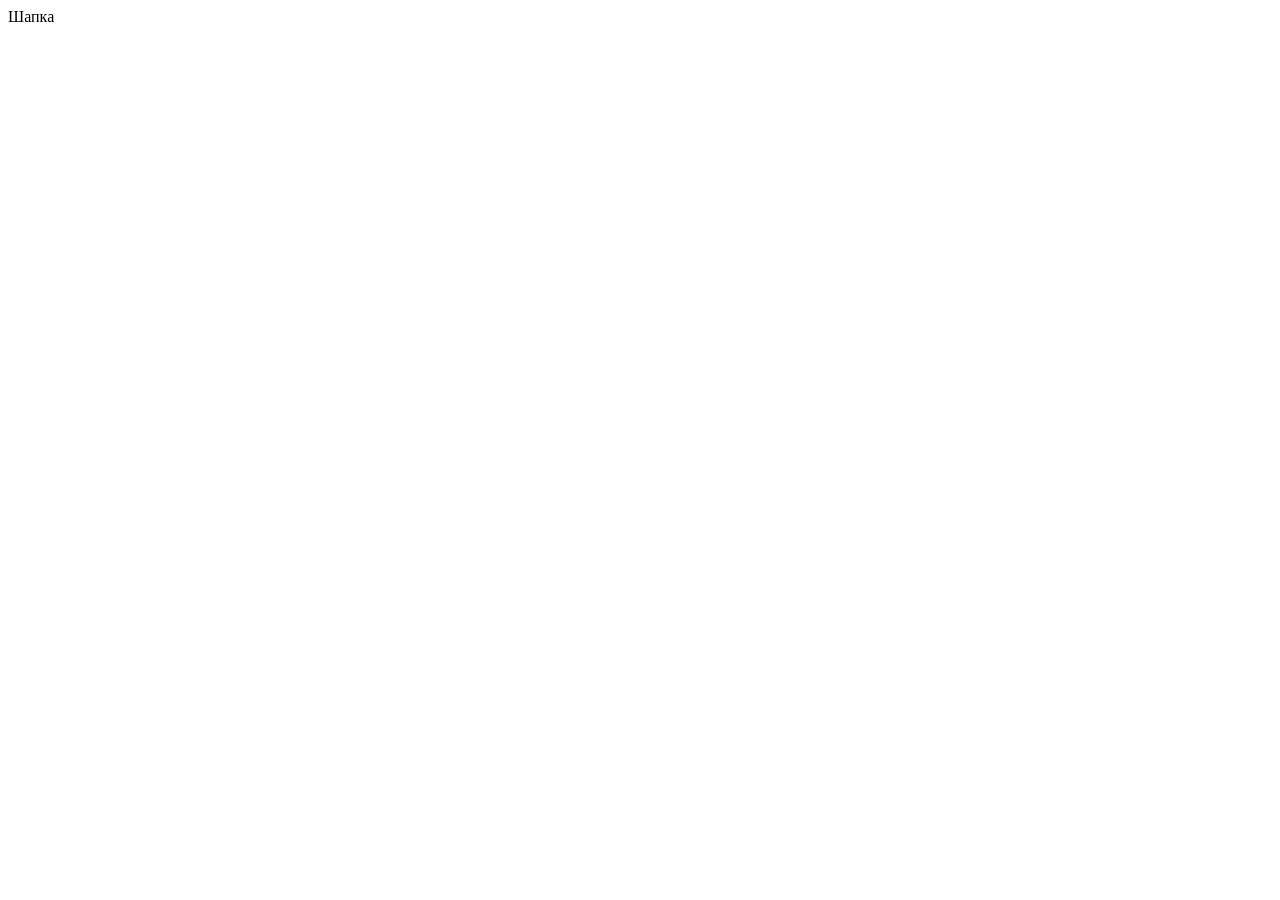
==== index.html @ f9767f0a "Deploying to gh-pages from @ htmlacademy-adaptive/2645065-cat-energy-2@3ce961bfc88c5737f493881ed8582" ====
<!DOCTYPE html><html class="page" lang="ru"><head><meta charset="UTF-8"><title>Название проекта</title><meta name="viewport" content="width=device-width,initial-scale=1"><link rel="stylesheet" href="styles/styles.css"><script src="scripts/index.js" defer="defer"></script></head><body class="page__body"><header class="header">Шапка</header></body></html>
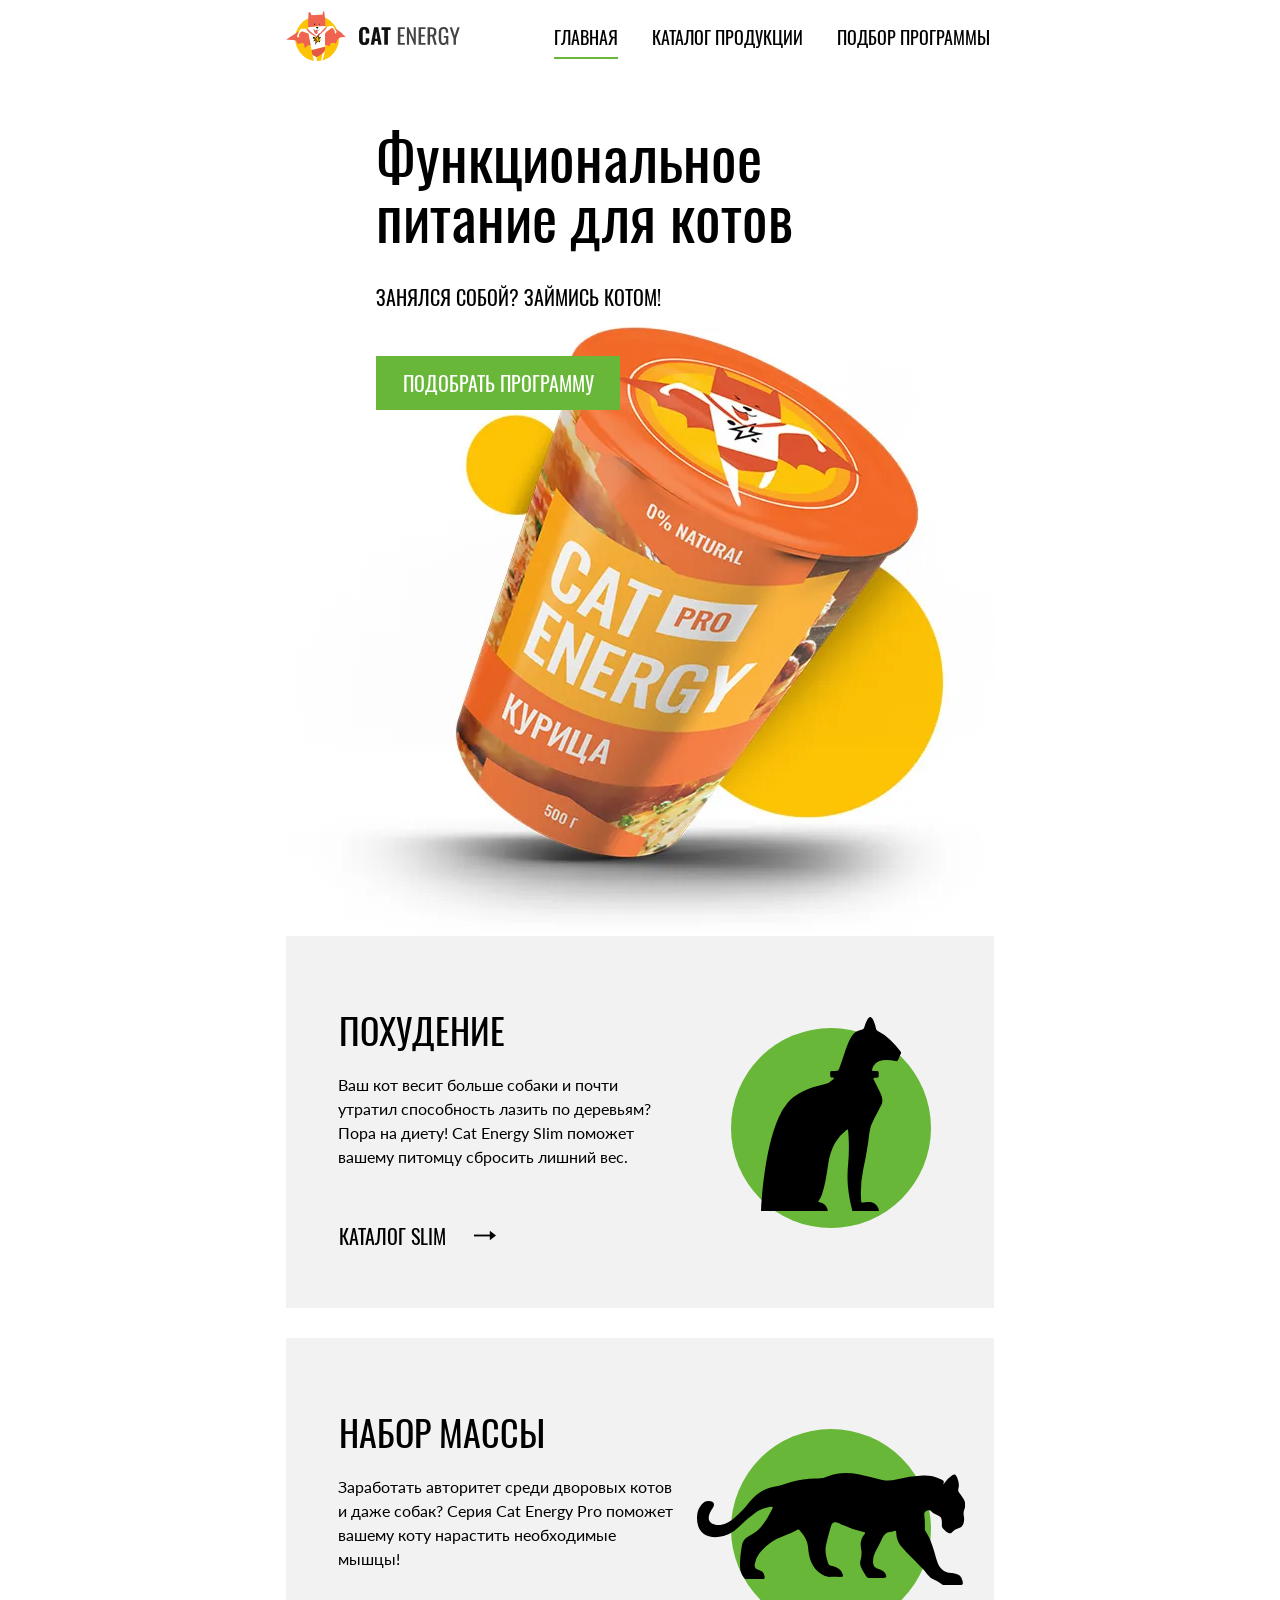
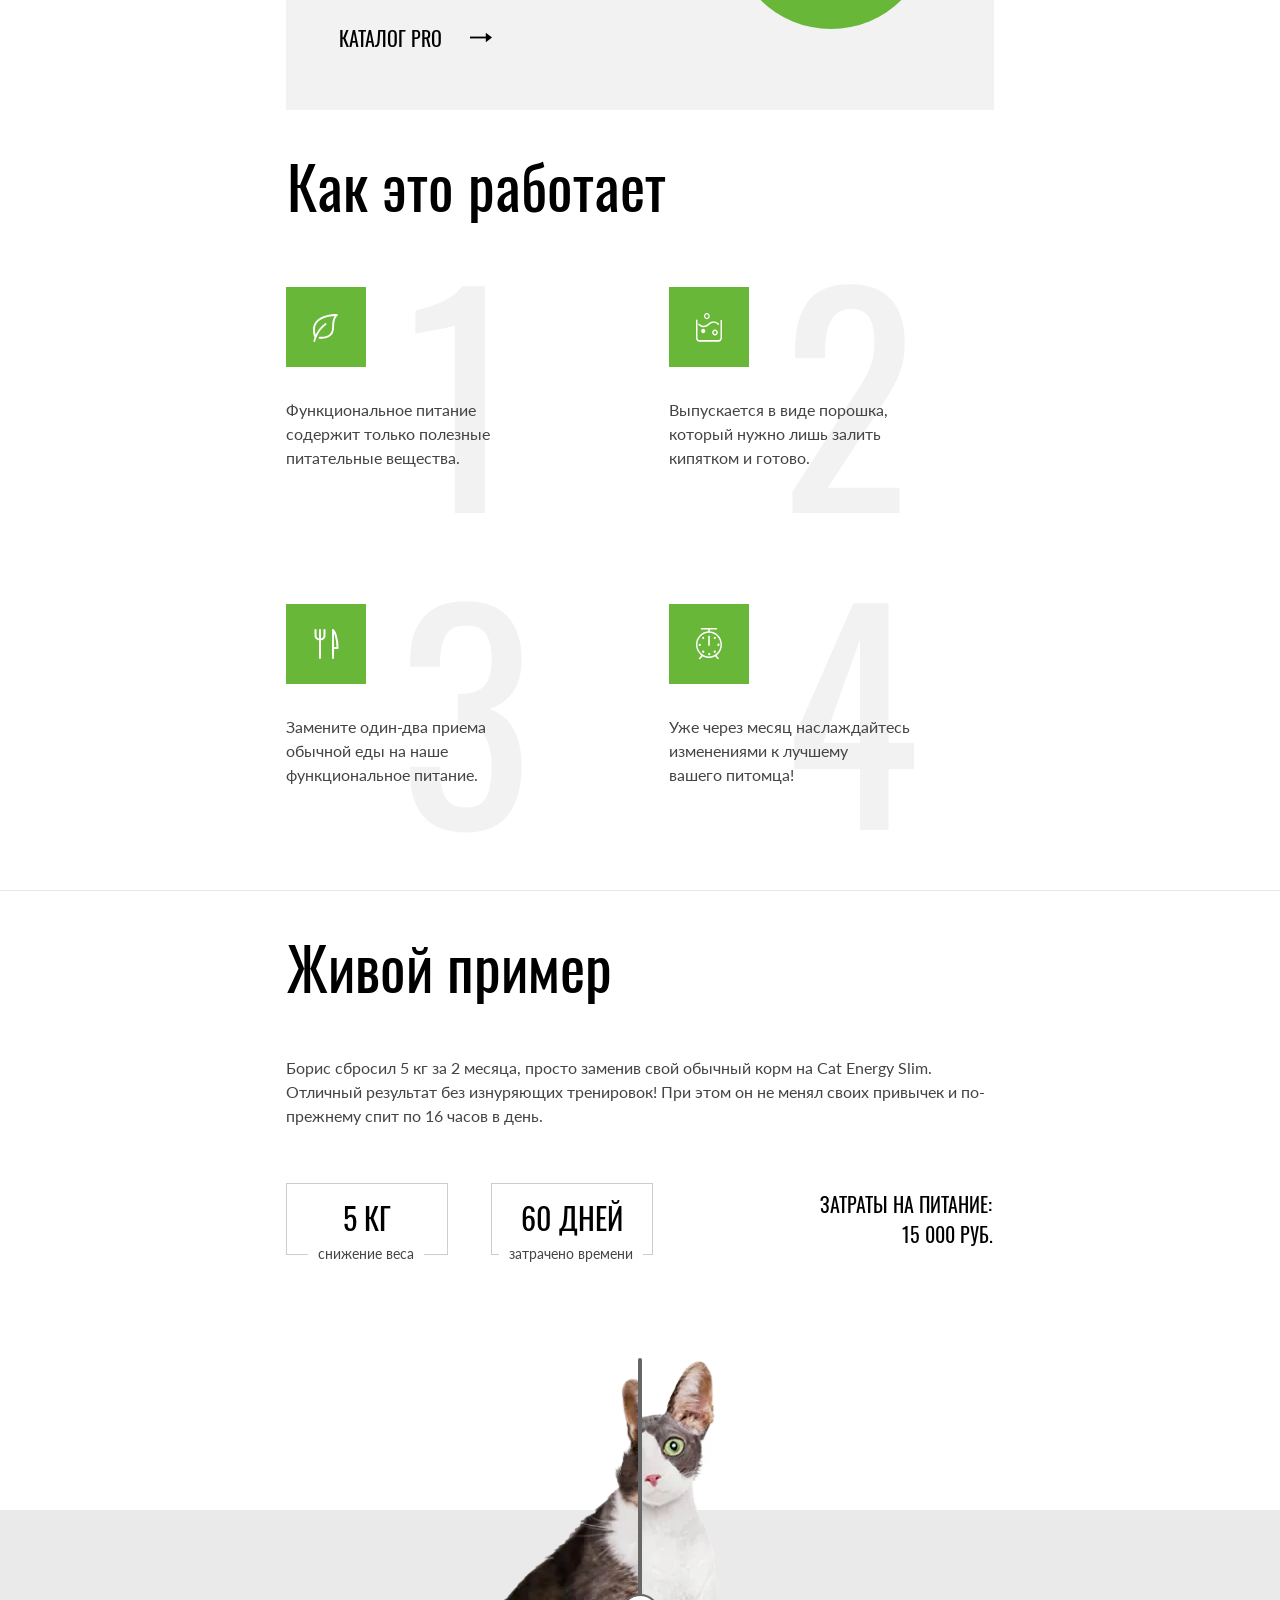
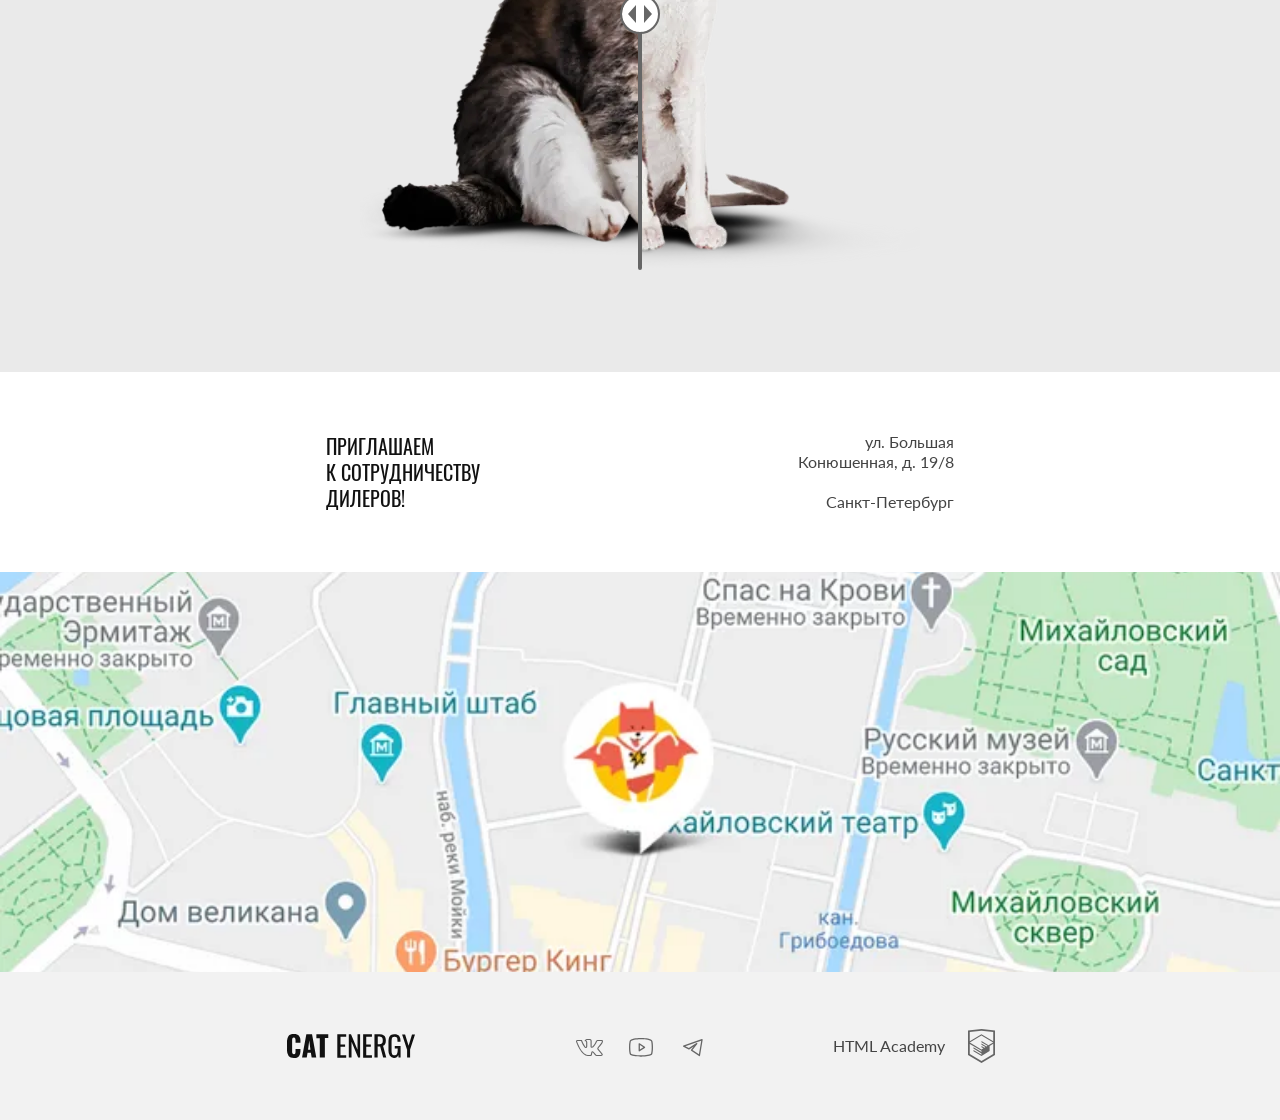
==== commit 3dc31980: "Deploying to gh-pages from @ htmlacademy-adaptive/2645065-cat-energy-2@0a07074ea51559d0506ee44803911" ====
--- a/index.html
+++ b/index.html
@@ -1 +1 @@
-<!DOCTYPE html><html class="page" lang="ru"><head><meta charset="UTF-8"><title>Название проекта</title><meta name="viewport" content="width=device-width,initial-scale=1"><link rel="stylesheet" href="styles/styles.css"><script src="scripts/index.js" defer="defer"></script></head><body class="page__body"><header class="header">Шапка</header></body></html>+<!DOCTYPE html><html class="page" lang="ru"><head><meta charset="UTF-8"><meta name="viewport" content="width=device-width,initial-scale=1"><title>Главная страница сайта CAT ENERGY</title><link rel="stylesheet" href="styles/styles.css"><link rel="icon" href="favicon.ico"><!-- 32×32 --><link rel="icon" href="favicons/icon.svg" type="image/svg+xml"><link rel="apple-touch-icon" href="favicons/180.png"><!-- 180×180, for Apple --><link rel="manifest" href="manifest.webmanifest"><link rel="preload" href="fonts/lato/Lato-Regular.woff2" as="font" type="font/woff2" crossorigin="anonymous"><link rel="preload" href="fonts/oswald/oswaldregular.woff2" as="font" type="font/woff2" crossorigin="anonymous"><script src="scripts/index.js" defer="defer"></script></head><body class="page__body page__body--index"><header class="main-header main-header--index" data-test="header"><div class="container"><nav class="main-navigation main-navigation--index"><div class="main-navigation__wrapper"><a class="main-navigation__logo" href="#" aria-current="page"><picture><source type="image/svg+xml" media="(min-width: 1440px)" srcset="images/desktop/header-logo-desktop.svg"><source type="image/svg+xml" media="(min-width: 768px)" srcset="images/tablet/header-logo-tablet.svg"><img class="main-navigation__logo-image main-navigation__logo-image--index" src="images/mobile/header-logo-main-mobile.svg" width="190" height="38" alt="Логотип Cat Energy - интернет-магазина кормов для кошек."></picture></a><button class="main-navigation__toggle" type="button"><!-- При включенном JS сюда будет добавляться модификатор, который меняет иконку на гамбургер --> <span class="visually-hidden">Переключить состояние меню.</span></button></div><ul class="main-navigation__list list-reset"><!-- При включенном JS сюда будет добавляться модификатор, который скрывает главное меню --><li class="main-navigation__item main-navigation__item--current-index"><a class="main-navigation__link" href="#" aria-current="page">Главная</a></li><li class="main-navigation__item"><a class="main-navigation__link" href="catalog.html">Каталог продукции</a></li><li class="main-navigation__item"><a class="main-navigation__link" href="#">Подбор программы</a></li></ul></nav></div></header><main class="main"><section class="hero hero--margin-bottom" data-test="hero"><div class="container"><h1 class="hero__title">Функциональное питание&thinsp;для котов</h1><p class="hero__slogan">Занялся собой? Займись котом!</p><picture><source type="image/webp" media="(min-width: 1440px)" srcset="images/desktop/1x/cat-energy-product-desktop@1x.webp, images/desktop/2x/cat-energy-product-desktop@2x.webp 2x"><source type="image/webp" media="(min-width: 768px)" srcset="images/tablet/1x/cat-energy-product-tablet@1x.webp, images/tablet/2x/cat-energy-product-tablet@2x.webp 2x"><source type="image/webp" srcset="images/mobile/1x/cat-energy-product-mobile@1x.webp, images/mobile/2x/cat-energy-product-mobile@2x.webp 2x"><source type="image/png" media="(min-width: 1440px)" srcset="images/desktop/1x/cat-energy-product-desktop@1x.png, images/desktop/2x/cat-energy-product-desktop@2x.png 2x"><source type="image/png" media="(min-width: 768px)" srcset="images/tablet/1x/cat-energy-product-tablet@1x.png, images/tablet/2x/cat-energy-product-tablet@2x.png 2x"><img class="hero__image" src="images/mobile/1x/cat-energy-product-mobile@1x.png" srcset="images/mobile/2x/cat-energy-product-mobile@2x.png 2x" width="280" height="270" loading="lazy" alt="Оранжево-жёлтая банка корма для кошек под названием CAT ENERGY PRO."></picture><a class="button-link hero__link button-link--primary" href="form.html">Подобрать программу</a></div></section><section class="programs" data-test="programs"><div class="container programs__container"><h2 class="visually-hidden">Выбор программы питания для кота.</h2><ul class="programs__list list-reset"><li class="programs__item programs__item--slim"><h3 class="programs__title">Похудение</h3><p class="programs__description">Ваш кот весит больше собаки и почти утратил способность лазить по деревьям? Пора на диету! Cat Energy Slim поможет вашему питомцу сбросить лишний вес.</p><a class="programs__link" href="catalog-slim.html">Каталог slim</a></li><li class="programs__item programs__item--muscle"><h3 class="programs__title">Набор массы</h3><p class="programs__description">Заработать авторитет среди дворовых котов и даже собак? Серия Cat Energy Pro поможет вашему коту нарастить необходимые мышцы!</p><a class="programs__link" href="catalog-pro.html">Каталог pro</a></li></ul></div></section><section class="instructions" data-test="features"><div class="container instructions__container"><h2 class="instructions__title">Как это работает</h2><ol class="instructions__list list-reset"><li class="instructions__item instructions__item--nutrients">Функциональное питание содержит только полезные питательные вещества.</li><li class="instructions__item instructions__item--preparation">Выпускается в виде порошка, который нужно лишь залить кипятком и готово.</li><li class="instructions__item instructions__item--replacement">Замените один-два приема обычной еды на наше функциональное питание.</li><li class="instructions__item instructions__item--progress">Уже через месяц наслаждайтесь изменениями к лучшему вашего&nbsp;питомца!</li></ol></div></section><section class="example" data-test="proof"><div class="container example__container"><h2 class="example__title">Живой пример</h2><p class="example__description">Борис сбросил 5 кг за 2 месяца, просто заменив свой обычный корм на Cat Energy Slim. Отличный результат без&nbsp;изнуряющих тренировок! При этом он не менял своих привычек и по-прежнему спит по 16 часов в день.</p><div class="example__data"><dl class="example__stats"><div class="example__group"><dt class="example__term">5 КГ</dt><dd class="example__definition">снижение веса</dd></div><div class="example__group"><dt class="example__term">60 ДНЕЙ</dt><dd class="example__definition">затрачено времени</dd></div></dl><div class="example__costs"><span class="example__label">Затраты на питание:</span> <span class="example__value">15 000 РУБ.</span></div></div><div class="compare example__compare"><div class="compare__images"><div class="compare__image-wrapper compare__image-wrapper--before"><picture><source type="image/webp" media="(min-width: 768px)" srcset="images/tablet/1x/slide-before-tablet@1x.webp, images/tablet/2x/slide-before-tablet@2x.webp 2x"><source type="image/webp" srcset="images/mobile/1x/slide-before-mobile@1x.webp, images/mobile/2x/slide-before-mobile@2x.webp 2x"><source type="image/png" media="(min-width: 768px)" srcset="images/tablet/1x/slide-before-tablet@1x.png, images/tablet/2x/slide-before-tablet@2x.png 2x"><img class="compare__image" src="images/mobile/1x/slide-before-mobile@1x.png" srcset="images/mobile/2x/slide-before-mobile@2x.png 2x" width="280" height="256" loading="lazy" alt="Кот до программы питания Cat Energy."></picture></div><div class="compare__image-wrapper compare__image-wrapper--after"><picture><source type="image/webp" media="(min-width: 768px)" srcset="images/tablet/1x/slide-after-tablet@1x.webp, images/tablet/2x/slide-after-tablet@2x.webp 2x"><source type="image/webp" srcset="images/mobile/1x/slide-after-mobile@1x.webp, images/mobile/2x/slide-after-mobile@2x.webp 2x"><source type="image/png" media="(min-width: 768px)" srcset="images/tablet/1x/slide-after-tablet@1x.png, images/tablet/2x/slide-after-tablet@2x.png 2x"><img class="compare__image" src="images/mobile/1x/slide-after-mobile@1x.png" srcset="images/mobile/2x/slide-after-mobile@2x.png 2x" width="280" height="256" loading="lazy" alt="Кот после 3 месяцев питания Cat Energy."></picture></div><button class="compare__handle" type="button"><span class="visually-hidden">Передвинуть разделитель для сравнения фото.</span></button></div></div></div></section><section class="contacts contacts--background" data-test="contacts"><div class="contacts__data contacts__container"><h2 class="contacts__title">Приглашаем к&nbsp;сотрудничеству дилеров!</h2><address class="address"><p class="address__street">ул. Большая Конюшенная, д. 19/8</p><p class="address__city">Санкт-Петербург</p></address></div><div class="contacts__map-wrapper"><iframe class="contacts__map contacts__map--interactive" src="https://yandex.ru/map-widget/v1/?ll=30.323036%2C59.938631&z=16&pt=30.323037%2C59.938631&controls=0" width="320" height="362" title="Офис компании HTML Academy по адресу: набережная реки Карповки, 5, литера П, Санкт-Петербург." allowfullscreen></iframe><!-- Резервное изображение, если <iframe> не отобразится --><picture><source type="image/webp" media="(min-width: 1440px)" srcset="images/desktop/1x/map-desktop@1x.webp, images/desktop/2x/map-desktop@2x.webp 2x"><source type="image/webp" media="(min-width: 768px)" srcset="images/tablet/1x/map-tablet@1x.webp, images/tablet/2x/map-tablet@2x.webp 2x"><source type="image/webp" srcset="images/mobile/1x/map-mobile@1x.webp, images/mobile/2x/map-mobile@2x.webp 2x"><source type="image/png" media="(min-width: 1440px)" srcset="images/desktop/1x/map-desktop@1x.png, images/desktop/2x/map-desktop@2x.png 2x"><source type="image/png" media="(min-width: 768px)" srcset="images/tablet/1x/map-tablet@1x.png, images/tablet/2x/map-tablet@2x.png 2x"><img class="contacts__map contacts__map--fallback" src="images/mobile/1x/map-mobile@1x.png" srcset="images/mobile/2x/map-mobile@2x.png 2x" width="320" height="362" loading="lazy" alt="Офис компании HTML Academy по адресу: набережная реки Карповки, 5, литера П, Санкт-Петербург."></picture></div></section></main><footer class="main-footer" data-test="footer"><div class="container main-footer__container"><a class="main-footer__logo" href="#" aria-current="page"><svg class="main-footer__logo-image" xmlns="http://www.w3.org/2000/svg" width="128" height="24" viewBox="0 0 128 24" role="image"><g clip-path="url(#a)"><path d="M1.62 21.96a9.43 9.43 0 0 1-1.6-5.72V7.76a9.56 9.56 0 0 1 1.5-5.82C2.62.61 4.32 0 6.83 0c2.5 0 4.1.61 5.1 1.74a7.43 7.43 0 0 1 1.51 5v2.04h-4.9V6.43c.03-.7-.07-1.39-.3-2.04a1.42 1.42 0 0 0-1.4-.82c-.71 0-1.21.2-1.41.72a6.72 6.72 0 0 0-.3 2.25v10.92a4.3 4.3 0 0 0 .4 2.15c.2.5.7.71 1.4.71s1.1-.2 1.3-.71c.23-.7.33-1.42.3-2.15v-2.45h4.91v2.05a7.92 7.92 0 0 1-1.5 5.1c-1 1.23-2.7 1.84-5.1 1.84-2.41-.1-4.22-.71-5.22-2.04ZM19.35.3h5.7l4.21 23.3h-4.6l-.8-4.91h-3.31l-.8 4.9h-4.7L19.34.31Zm4.1 15.33-1.2-9.1-1.2 9.1h2.4ZM32.77 4.19h-3.4V.3h11.9v3.78h-3.4v19.5h-5.1V4.2ZM50.4.3h8.8v2.46h-5.7v7.66h4.6v2.35h-4.6v8.57h5.7v2.35h-8.9V.31h.1ZM61.8.3h2.21l6.51 15.43V.3h2.6v23.28h-2l-6.6-15.93v15.93H61.8V.31ZM76.13.3h8.81v2.46h-5.7v7.66h4.6v2.35h-4.6v8.57h5.7v2.35h-8.81V.31ZM87.54.3h4.61a7.9 7.9 0 0 1 5.1 1.44c1.1.92 1.6 2.55 1.6 4.7 0 2.96-.9 4.8-2.8 5.4l3.21 11.65h-3.1l-3-10.93h-2.51V23.5h-3.2V.3h.1Zm4.41 10.01c1.03.1 2.06-.2 2.9-.81.6-.51.9-1.53.9-3.07a6.72 6.72 0 0 0-.3-2.24 2.58 2.58 0 0 0-1.1-1.23 4.49 4.49 0 0 0-2.2-.4h-1.4v7.65h1.2v.1ZM102.86 21.86a10.49 10.49 0 0 1-1.4-5.93V8.17a17 17 0 0 1 .5-4.4c.34-1.06 1-2 1.9-2.65 1.12-.67 2.41-1 3.71-.92 2.1 0 3.6.51 4.5 1.64a7.93 7.93 0 0 1 1.41 5.1v.82h-3v-.71c0-.86-.07-1.71-.2-2.56a2.05 2.05 0 0 0-.8-1.32 3.05 3.05 0 0 0-1.9-.51 2.96 2.96 0 0 0-2.01.6 2.3 2.3 0 0 0-.8 1.64c-.13.92-.2 1.84-.2 2.76v8.68a9.43 9.43 0 0 0 .6 3.88c.4.82 1.2 1.12 2.4 1.12a2.38 2.38 0 0 0 2.4-1.22c.53-1.3.77-2.69.7-4.09V14.4h-2.9v-2.35h5.81V23.6h-2l-.3-2.65a4.17 4.17 0 0 1-1.56 2.2c-.74.53-1.64.8-2.55.76a4.92 4.92 0 0 1-4.3-2.04ZM119.99 15.42 115.09.41h3l3.5 11.23L125 .41H128l-4.9 15.01v8.17h-3.01v-8.17h-.1Z"/></g><defs><clippath id="a"><path fill="#fff" d="M0 0h128v24H0z"/></clippath></defs></svg> <span class="visually-hidden">Логотип сайта CAT ENERGY.</span></a><ul class="social-list list-reset"><li class="social-list__item"><a class="social-list__link social-list__link--vkontakte" href="https://vk.com/htmlacademy"><span class="visually-hidden">Мы ВКонтакте.</span></a></li><li class="social-list__item"><a class="social-list__link social-list__link--youtube" href="https://www.youtube.com/user/htmlacademyru"><span class="visually-hidden">Мы на YouTube.</span></a></li><li class="social-list__item"><a class="social-list__link social-list__link--telegram" href="https://t.me/htmlacademy"><span class="visually-hidden">Мы в Телеграм.</span></a></li></ul><a class="academy-logo" href="https://htmlacademy.ru/intensive/adaptive"><span class="academy-logo__text">HTML Academy</span></a></div></footer></body></html>
--- a/styles/styles.css
+++ b/styles/styles.css
@@ -0,0 +1 @@
+@font-face{font-family:Lato;font-weight:400;font-style:normal;src:url(../fonts/lato/Lato-Regular.woff2)format("woff2");font-display:swap}@font-face{font-family:Oswald;font-weight:400;font-style:normal;src:url(../fonts/oswald/oswaldregular.woff2)format("woff2");font-display:swap}*,:before,:after{box-sizing:border-box}img{object-fit:contain;max-width:100%}body{color:#444;background-color:#fff;min-width:320px;margin:0;font-family:Lato,Arial,sans-serif;font-style:normal;font-weight:400}.list-reset{margin:0;padding:0;list-style-type:none}.visually-hidden{clip:rect(0 0 0 0);border:0;width:1px;height:1px;margin:-1px;padding:0;position:absolute;overflow:hidden}.container{width:320px;margin:0 auto;padding:0 20px}@media (width>=768px){.container{width:768px;padding:0 30px}}@media (width>=1440px){.container{width:1440px;padding:0 110px}}.page__body{overflow-x:hidden}@media (width>=1440px){.page__body--index:before{content:"";z-index:-1;background-image:url(../images/desktop/1x/hero-background-desktop@1x.jpg);background-position:calc(50% + 520px) 0;background-repeat:no-repeat;background-size:1040px 694px;width:100%;height:100%;position:absolute;top:0;left:0}}@media (width>=1440px) and (resolution>=2dppx){.page__body--index:before{background-image:url(../images/desktop/2x/hero-background-desktop@2x.jpg)}}.main-header{border-bottom:1px solid #d9d9d9;overflow:hidden}@media (width>=768px){.main-header{border:none}}@media (width>=1440px){.main-header--index{background-image:linear-gradient(90deg,#fff0 50%,#68b738d9 50% 100%);position:relative}.main-header--index:after{content:"";z-index:-2;background-image:linear-gradient(90deg,#fff0 50%,#3d3d41 50% 100%);width:100%;height:100%;position:absolute;top:0;left:0}}.main-navigation{flex-direction:column;min-height:65px;display:flex}.main-navigation--index,.main-navigation--catalog{color:#000}.main-navigation__wrapper{justify-content:space-between;padding-top:15px;padding-bottom:10px;display:flex}.main-navigation__logo{display:inline-block}.main-navigation__logo:hover{opacity:.8}.main-navigation__logo:active{opacity:.6}.main-navigation__list{background-color:#fff;display:block;position:static}.js .main-navigation__list{z-index:10;position:absolute;top:66px;left:0;right:0}.main-navigation__list--hidden{display:none}.main-navigation__item{text-align:center;overflow-wrap:break-word;padding:22px 10px;position:relative}.main-navigation__item:before,.main-navigation__item:last-child:after{content:"";background-color:#e6e6e6;width:100vw;height:1px;margin-left:calc(50% - 50vw);position:absolute;left:0}.main-navigation__item:before{top:0}.main-navigation__item:last-child:after{bottom:0}.main-navigation__link{text-transform:uppercase;color:inherit;font-family:Oswald,Arial Narrow,sans-serif;font-size:20px;line-height:20px;text-decoration-line:none}.main-navigation__link:hover{opacity:.6}.main-navigation__link:focus{opacity:.3}.main-navigation__toggle,.main-navigation__toggle--closed{cursor:pointer;background-color:#fff0;background-position:50%;background-repeat:no-repeat;background-size:24px 20px;border:none;width:24px;height:20px;padding:0}.main-navigation__toggle{background-image:url(../icons/stack.svg#close);display:none;transform:translate(4px,9px)}.main-navigation__toggle--closed{background-image:url(../icons/stack.svg#hamburger);display:block;transform:translate(-1px,8px)}.js .main-navigation__toggle{display:block}.main-navigation__toggle:hover,.main-navigation__toggle:focus{opacity:.7}.main-navigation__toggle:active{opacity:.5}.main-navigation__toggle:disabled,.main-navigation__toggle:disabled:hover,.main-navigation__toggle:disabled:focus{pointer-events:none;cursor:default;opacity:.2}@media (width>=768px){.main-navigation{flex-direction:row;justify-content:space-between;min-height:75px}.main-navigation--index,.main-navigation--catalog{margin-bottom:51px}.main-navigation__wrapper{align-items:center;padding:0}.main-navigation__logo-image{width:174px;height:50px}.main-navigation__list{background-color:#fff0;flex-wrap:wrap;align-items:start;gap:15px 34px;max-width:440px;margin-right:4px;padding-top:25px;display:flex}.js .main-navigation__list{position:static}.main-navigation__toggle,.js .main-navigation__toggle{display:none}.main-navigation__item{text-align:left;max-width:440px;padding:0;position:relative}.main-navigation__item:before,.main-navigation__item:last-child:after{display:none}.main-navigation__item--current-index:after{content:"";background-color:#68b738;height:2px;position:absolute;bottom:-10px;left:0;right:0}.main-navigation__item--current-catalog:after{content:"";background-color:#68b738;height:2px;position:absolute;bottom:-8px;left:0;right:0}.main-navigation__link{font-size:18px;line-height:24px}}@media (width>=1440px){.main-navigation{width:100%;min-height:114px}.main-navigation--index{color:#fff;margin-bottom:0}.main-navigation--catalog{margin-bottom:74px}.main-navigation__wrapper{padding-top:55px}.main-navigation__logo-image{width:202px;height:59px;display:block}.main-navigation__link{font-size:20px;line-height:30px}.main-navigation__list{max-width:480px;margin-right:1px;padding-top:71px}.main-navigation__item{max-width:480px}.main-navigation__item--current-index:after{background-color:#fff;bottom:-8px}}.main__title{color:#000;overflow-wrap:break-word;margin-bottom:41px;padding-top:27px;font-family:Oswald,Arial Narrow,sans-serif;font-size:36px;font-weight:400;line-height:36px}@media (width>=768px){.main__title{margin-bottom:82px;padding-top:0;font-size:60px;line-height:60px}}.main-footer{background-color:#f2f2f2;min-height:240px;padding-top:40px;padding-bottom:20px}.main-footer__container{flex-flow:column wrap;align-items:center;display:flex}.main-footer__logo{fill:#111;margin-bottom:20px;display:inline-flex}.main-footer__logo:hover,.main-footer__logo:focus{fill:#3e3e3e}.main-footer__logo:active{fill:#6b6b6b}@media (width>=768px){.main-footer{min-height:147px;padding-top:56px;padding-bottom:54px}.main-footer__container{flex-direction:row}.main-footer__logo{margin:6px 160px 8px 1px}}@media (width>=1440px){.main-footer{min-height:169px;padding-top:67px;padding-bottom:65px}.main-footer__logo{margin:0 415px 0 -1px}}.hero{color:#fff;background-image:linear-gradient(#68b738d9 calc(100% - 178px),#fff calc(100% - 178px) 100%);min-height:480px;padding-top:27px;font-family:Oswald,Arial Narrow,sans-serif;position:relative}.hero--margin-bottom{margin-bottom:20px}.hero:before{content:"";z-index:-1;background-image:url(../images/mobile/1x/hero-background-mobile@1x.jpg);background-position:top;background-repeat:no-repeat;background-size:320px 302px;width:100%;height:100%;position:absolute;top:0;left:0}.hero:after{content:"";z-index:-2;background-image:linear-gradient(90deg,#504f54 40%,#404044 60%,#424146 100%);width:100%;height:calc(100% - 178px);position:absolute;top:0;left:0}@media (resolution>=2dppx){.hero:before{background-image:url(../images/mobile/2x/hero-background-mobile@2x.jpg)}}.hero__link{padding:10px;font-size:16px;line-height:20px}.hero__title{text-align:center;overflow-wrap:break-word;margin:0 0 25px 2px;font-size:36px;font-weight:400;line-height:36px}.hero__slogan{text-align:left;text-transform:uppercase;overflow-wrap:break-word;margin:0 0 29px 40px;font-size:14px;line-height:14px}.hero__image{margin-bottom:3px;display:block}@media (width>=768px){.hero{color:#000;background-image:none;min-height:810px;padding-top:0;font-family:Oswald,Arial Narrow,sans-serif;position:static}.hero:before,.hero:after{display:none}.hero--margin-bottom{margin-bottom:0}.hero__image{z-index:-1;width:709px;height:609px;position:absolute;top:327px}.hero__title{text-align:left;max-width:420px;margin-bottom:41px;margin-left:90px;font-size:60px;line-height:60px}.hero__slogan{text-align:left;margin-bottom:49px;margin-left:90px;font-size:20px;line-height:20px}.hero__link{width:244px;margin-bottom:30px;margin-left:90px;padding:14px 24px;font-size:20px;line-height:26px}}@media (width>=1440px){.hero{background-image:linear-gradient(90deg,#fff0 50%,#68b738d9 50% 100%);min-height:580px;position:relative}.hero:after{z-index:-2;background-image:linear-gradient(90deg,#fff0 50%,#3d3d41 50% 100%);height:100%;display:block}.hero--margin-bottom{margin-bottom:82px}.hero__image{z-index:10;width:552px;height:499px;top:29px;left:calc(50% - 164px)}.hero__title{margin-left:79px;padding-top:110px}.hero__slogan{max-width:420px;margin-bottom:51px;margin-left:79px;display:inline-block}.hero__link{margin-left:79px}}.button-link{overflow-wrap:break-word;font-family:Oswald,Arial Narrow,sans-serif;text-decoration-line:none}.button-link--primary{color:#fff;text-transform:uppercase;text-align:center;background-color:#68b738;display:block}.button-link--primary:hover,.button-link--primary:focus{background-color:#5eaa2f}.button-link--primary:active{opacity:.3;background-color:#5eaa2f}.button-link--secondary{color:#444;text-transform:uppercase;text-align:center;background-color:#f2f2f2;padding:10px;display:block}.button-link--secondary:hover,.button-link--secondary:focus,.button-link--secondary:active{background-color:#ebebeb}.button{text-transform:uppercase;color:#fff;cursor:pointer;overflow-wrap:break-word;background-color:#68b738;border:none;padding:15px 10px;font-family:Oswald,Arial Narrow,sans-serif;font-size:20px;line-height:26px}.button:hover,.button:focus{background-color:#5eaa2f}.button:active{opacity:.3;background-color:#5eaa2f}.button:disabled,.button:disabled:hover,.button:disabled:focus{color:#fff;pointer-events:none;cursor:default;background-color:#eaeaea}.programs{min-height:266px}.programs__container{margin-bottom:19px}.programs__list{flex-flow:column wrap;gap:20px;display:flex}.programs__item{background-color:#f2f2f2;min-height:266px;padding:30px 20px 18px;position:relative}.programs__item--slim:before{content:"";z-index:1;background-image:url(../icons/stack.svg#slim-cat);background-repeat:no-repeat;background-size:36px 50px;width:36px;height:50px;position:absolute;top:21px;left:27px}.programs__item--muscle:before{content:"";z-index:1;background-image:url(../icons/stack.svg#muscle-cat);background-repeat:no-repeat;background-size:67px 28px;width:67px;height:28px;position:absolute;top:35px;left:13px}.programs__item--slim:after,.programs__item--muscle:after{content:"";background-color:#68b738;border-radius:50%;width:50px;height:50px;position:absolute}.programs__item--slim:after{top:24px;left:20px}.programs__item--muscle:after{top:24px;left:21px}.programs__title{text-transform:uppercase;color:#000;overflow-wrap:break-word;max-width:280px;margin:-1px 0 29px;padding-left:70px;font-family:Oswald,Arial Narrow,sans-serif;font-size:24px;font-weight:400;line-height:37px}.programs__description{color:#444;overflow-wrap:break-word;max-width:280px;margin:0 0 38px;font-size:14px;line-height:18px;position:relative}.programs__description:after{content:"";background-color:#d9d9d9;height:1px;position:absolute;bottom:-23px;left:0;right:0}.programs__link{text-transform:uppercase;color:#000;overflow-wrap:break-word;align-items:center;max-width:280px;margin-left:1px;padding:4px 0;font-family:Oswald,Arial Narrow,sans-serif;font-size:16px;line-height:16px;text-decoration-line:none;display:inline-block}.programs__link:after{content:"";background-color:#000;width:24px;height:11px;margin-bottom:1px;margin-left:16px;display:inline-block;-webkit-mask-image:url(../icons/stack.svg#arrow);mask-image:url(../icons/stack.svg#arrow);-webkit-mask-position:50%;mask-position:50%;-webkit-mask-size:24px 11px;mask-size:24px 11px;-webkit-mask-repeat:no-repeat;mask-repeat:no-repeat}.programs__link:active{opacity:.3}.programs__link:hover:after,.programs__link:active:after{width:32px;-webkit-mask-image:url(../icons/stack.svg#arrow-interactive);mask-image:url(../icons/stack.svg#arrow-interactive);-webkit-mask-size:32px 11px;mask-size:32px 11px}@media (width>=768px){.programs{min-height:372px}.programs__container{margin-bottom:45px}.programs__title{max-width:340px;margin-bottom:25px;margin-left:1px;padding:0;font-size:36px;line-height:36px}.programs__description{color:#000;max-width:340px;margin-bottom:48px;font-size:16px;line-height:24px}.programs__link{max-width:688px;font-size:20px;line-height:30px}.programs__link:after{margin-bottom:0;margin-left:28px;transform:translate(-1px,-4px)}.programs__description:after{display:none}.programs__list{gap:30px}.programs__item{min-height:372px;padding:77px 52px 53px}.programs__item--slim:before{background-size:140px 194px;width:140px;height:194px;top:81px;left:475px}.programs__item--muscle:before{background-size:268px 112px;width:268px;height:112px;top:135px;left:411px}.programs__item--slim:after,.programs__item--muscle:after{width:200px;height:200px;top:92px;left:445px}.programs__item--muscle:after{top:91px;left:445px}}@media (width>=1440px){.programs{min-height:374px}.programs__container{margin-bottom:71px}.programs__list{flex-flow:wrap;gap:80px;display:flex}.programs__item{max-width:570px;min-height:374px;padding:77px 52px 55px}.programs__title{max-width:466px;margin-bottom:73px;padding-left:160px}.programs__description{max-width:466px;margin-bottom:23px;margin-left:0}.programs__item--slim:before{background-size:70px 97px;width:70px;height:97px;top:41px;left:66px}.programs__item--muscle:before{background-size:134px 56px;width:134px;height:56px;top:67px;left:32px}.programs__item--slim:after,.programs__item--muscle:after{width:100px;height:100px;top:47px;left:51px}.programs__item--muscle:after{top:47px;left:51px}.programs__link{max-width:466px;margin-left:0}}.instructions{min-height:140px;padding-bottom:49px}.instructions__title{color:#000;overflow-wrap:break-word;margin:0 0 40px 1px;font-family:Oswald,Arial Narrow,sans-serif;font-size:36px;font-weight:400;line-height:40px}.instructions__list{flex-flow:column wrap;gap:20px;display:flex}.instructions__item{color:#444;overflow-wrap:break-word;background-position:0 0;background-repeat:no-repeat;background-size:60px 60px;max-width:280px;min-height:60px;padding-top:2px;padding-left:80px;font-size:14px;line-height:18px;position:relative}.instructions__item--nutrients{background-image:url(../icons/stack.svg#nutrients-mobile)}.instructions__item--preparation{background-image:url(../icons/stack.svg#preparation-mobile)}.instructions__item--replacement{background-image:url(../icons/stack.svg#replacement-mobile)}.instructions__item--progress{background-image:url(../icons/stack.svg#progress-mobile)}@media (width>=768px){.instructions{border-bottom:1px solid #e6e6e6;min-height:372px;padding-bottom:46px}.instructions__title{margin-bottom:32px;font-size:60px;line-height:60px}.instructions__list{counter-reset:instructions__item;grid-template-columns:250px 250px;gap:37px 133px;display:grid}.instructions__item{background-position:0 40px;background-size:80px 80px;max-width:250px;min-height:280px;padding-top:151px;padding-left:0;font-size:16px;line-height:24px}.instructions__item:after{content:counter(instructions__item);counter-increment:instructions__item;color:#f2f2f2;z-index:-1;text-align:center;height:280px;font-family:Oswald,Arial Narrow,sans-serif;font-size:280px;line-height:280px;position:absolute;top:0;bottom:0;right:0}.instructions__item--nutrients{background-image:url(../icons/stack.svg#nutrients-tablet)}.instructions__item--preparation{background-image:url(../icons/stack.svg#preparation-tablet)}.instructions__item--replacement{background-image:url(../icons/stack.svg#replacement-tablet)}.instructions__item--progress{background-image:url(../icons/stack.svg#progress-tablet)}.instructions__item--nutrients:after{right:23px}.instructions__item--preparation:after{right:4px}.instructions__item--replacement:after{right:3px}.instructions__item--progress:after{right:1px}}@media (width>=1440px){.instructions{border-bottom:none;min-height:372px;padding-bottom:0}.instructions__container{margin-bottom:69px}.instructions__list{grid-template-columns:repeat(4,249px);gap:37px 75px}.instructions__item--nutrients{background-image:url(../icons/stack.svg#nutrients-desktop)}.instructions__item--preparation{background-image:url(../icons/stack.svg#preparation-desktop)}.instructions__item--replacement{background-image:url(../icons/stack.svg#replacement-desktop)}.instructions__item--progress{background-image:url(../icons/stack.svg#progress-desktop)}.instructions__title{margin-left:0}}.example{background-color:#eaeaea;min-height:659px;padding-top:25px;padding-bottom:40px}.example__container{flex-direction:column;display:flex}.example__title{color:#000;overflow-wrap:break-word;margin:0 0 40px;font-family:Oswald,Arial Narrow,sans-serif;font-size:36px;font-weight:400;line-height:40px}.example__description{overflow-wrap:break-word;margin:0 0 20px;font-size:14px;line-height:18px}.example__data{flex-direction:column;margin-bottom:19px;display:flex}.example__stats{flex-flow:wrap;justify-content:space-between;align-items:start;margin:0;display:flex}.example__group{border-radius:3px;flex-direction:column;align-items:center;width:124px;min-height:56px;margin-bottom:19px;padding-top:15px;display:flex;position:relative}.example__group:after{content:"";border:1px solid #cdcdcd;width:100%;min-height:calc(100% - 14px);position:absolute;top:0;bottom:14px}.example__term{text-align:center;color:#000;z-index:1;overflow-wrap:break-word;max-width:114px;margin-bottom:9px;font-family:Oswald,Arial Narrow,sans-serif;font-size:24px;line-height:24px;position:relative}.example__definition{text-align:center;z-index:1;overflow-wrap:break-word;background-color:#eaeaea;max-width:88px;margin:0;padding-left:5px;padding-right:5px;font-size:12px;line-height:12px;position:relative}.example__costs{text-align:center;max-width:280px;display:inline-block}.example__label{text-transform:uppercase;color:#000;overflow-wrap:break-word;text-align:right;margin-left:2px;font-family:Oswald,Arial Narrow,sans-serif;font-size:14px;line-height:20px}.example__value{text-transform:uppercase;color:#000;overflow-wrap:break-word;font-family:Oswald,Arial Narrow,sans-serif;font-size:14px;line-height:20px}@media (width>=768px){.example{background-image:linear-gradient(#fff 0 calc(100% - 462px),#eaeaea calc(100% - 462px) 100%);min-height:1081px;padding-top:45px;padding-bottom:101px}.example__title{margin-bottom:60px;margin-left:1px;font-size:60px;line-height:60px}.example__description{margin-bottom:55px;font-size:16px;line-height:24px}.example__group{width:162px;min-height:86px;margin:0;padding-top:16px}.example__term{max-width:152px;margin-bottom:11px;font-size:30px;line-height:37px}.example__definition{background-color:#fff;max-width:145px;margin-right:2px;padding-left:10px;padding-right:10px;font-size:14px;line-height:14px}.example__label{margin-right:2px;font-size:20px}.example__value{margin-top:1px;margin-right:1px;font-size:20px}.example__data{flex-direction:row;justify-content:space-between;margin-bottom:89px}.example__stats{gap:43px;max-width:400px}.example__costs{text-align:right;flex-direction:column;justify-content:start;gap:9px;margin:0;padding-top:11px;display:flex}}@media (width>=1440px){.example{background-image:linear-gradient(#fff 136px,#eaeaea 136px);min-height:598px;padding-top:0;padding-bottom:75px}.example__container{grid-template:"title compare""description compare""data compare"/435px 560px;column-gap:224px;display:grid}.example__stats{justify-content:start;gap:41px}.example__title{grid-area:title;margin-bottom:146px;margin-left:0}.example__description{grid-area:description;margin-bottom:68px}.example__data{flex-direction:column;grid-area:data;justify-content:start;row-gap:47px;margin-bottom:0}.example__compare{grid-area:compare}.example__costs{grid-template-columns:173px 202px;gap:60px;max-width:435px;padding-top:0;display:grid}.example__definition{background-color:#eaeaea}.example__label{letter-spacing:.1px;margin:0}.example__value{text-align:left;margin-left:4px}.example__group{padding-top:17px}}.compare__images{width:280px;height:256px;display:flex;position:relative}.compare__image-wrapper{width:100%;height:100%;position:absolute;top:0;left:0}.compare__image-wrapper--before{-webkit-clip-path:polygon(0 0,50% 0,50% 100%,0 100%);clip-path:polygon(0 0,50% 0,50% 100%,0 100%)}.compare__image-wrapper--after{-webkit-clip-path:polygon(50% 0,100% 0,100% 100%,50% 100%);clip-path:polygon(50% 0,100% 0,100% 100%,50% 100%)}.compare__image{display:block}.compare__handle{cursor:ew-resize;background-color:#666;border:none;border-radius:2px;width:4px;height:256px;padding:0;display:block;position:absolute;left:50%;transform:translate(-50%)}.compare__handle:before{content:"";border:2px solid #666;border-radius:50%;width:40px;height:40px;position:absolute;top:50%;left:50%;transform:translate(-50%,-50%);box-shadow:inset 0 0 0 20px #fff}.compare__handle:after{content:"";background-color:#666;width:40px;height:40px;position:absolute;top:50%;left:50%;transform:translate(-50%,-50%);-webkit-mask-image:url(../icons/stack.svg#inner-arrows);mask-image:url(../icons/stack.svg#inner-arrows);-webkit-mask-position:50%;mask-position:50%;-webkit-mask-size:40px 40px;mask-size:40px 40px;-webkit-mask-repeat:no-repeat;mask-repeat:no-repeat}.compare__handle:hover:before{border-color:#68b738}.compare__handle:active:before{border-color:#5eaa2f}.compare__handle:hover:after,.compare__handle:hover{background-color:#68b738}.compare__handle:hover:after{background-color:#5eaa2f}.compare__handle:active{opacity:.6;background-color:#5eaa2f}.compare__handle:disabled,.compare__handle:disabled:hover,.compare__handle:disabled:focus{pointer-events:none;cursor:default;opacity:.8;background-color:#cdcdcd}.compare__handle:disabled:after{opacity:.8;background-color:#cdcdcd}.compare__handle:disabled:before{opacity:.8;border-color:#cdcdcd;box-shadow:inset 0 0 0 20px #fffc}@media (width>=768px){.compare{align-self:center}.compare__images,.compare__image{width:560px;height:512px}.compare__handle{height:512px}}@media (width>=1440px){.compare{align-self:start}}.contacts{background-color:#f2f2f2;min-height:474px}.contacts--background{background-color:#fff}.contacts__container{width:320px;margin:0 auto;padding:26px 20px}.contacts__data{z-index:10;background-color:#fff;min-height:112px;display:flex}.contacts__data--background{background-color:#f2f2f2}.contacts__title{text-transform:uppercase;color:#111;overflow-wrap:break-word;min-width:140px;margin:0;font-family:Oswald,Arial Narrow,sans-serif;font-size:16px;font-weight:400;line-height:20px}.contacts__map-wrapper{height:362px;position:relative}.contacts__map{border:none;width:100%;height:100%}.contacts__map--interactive{display:none}.js .contacts__map--interactive{display:block;position:absolute}.contacts__map--fallback{object-fit:cover;display:block}@media (width>=768px){.contacts{min-height:600px}.contacts__container{width:768px;margin:0 auto;padding:60px 70px}.contacts__data{justify-content:space-between;min-height:200px}.contacts__title{max-width:164px;margin-top:1px;font-size:20px;line-height:26px}.contacts__map-wrapper{height:400px}}@media (width>=1440px){.contacts{min-height:400px;position:relative}.contacts__container{width:565px;margin:0;padding:59px 78px 60px 79px}.contacts__data{justify-content:start;gap:86px;max-height:199px;position:absolute;top:95px;left:calc(50% - 610px);overflow-y:auto}.contacts__title{margin-top:1px}.contacts--background{background-color:#f2f2f2}.contacts__data--background{background-color:#fff}}.address{min-width:140px;font-size:14px;font-style:normal;line-height:20px}.address__street,.address__city{overflow-wrap:break-word;margin:0}@media (width>=768px){.address{text-align:right;flex-direction:column;justify-content:start;gap:20px;max-width:160px;font-size:16px;display:flex}}@media (width>=1440px){.address{text-align:left;gap:19px}}.social-list{border-top:1px solid #d9d9d9;border-bottom:1px solid #d9d9d9;flex-flow:wrap;justify-content:center;gap:24px;width:100%;margin-bottom:18px;padding:20px 0;display:flex}.social-list__link{width:28px;height:22px;display:flex;position:relative}.social-list__link:before{content:"";background-color:#666;width:28px;height:22px;position:absolute;top:50%;left:50%;transform:translate(-50%,-50%);-webkit-mask-position:50%;mask-position:50%;-webkit-mask-size:28px 22px;mask-size:28px 22px;-webkit-mask-repeat:no-repeat;mask-repeat:no-repeat}.social-list__link:hover:before,.social-list__link:focus:before{background-color:#68b738}.social-list__link:active:before{opacity:.3;background-color:#68b738}.social-list__link--vkontakte:before{-webkit-mask-image:url(../icons/stack.svg#vkontakte);mask-image:url(../icons/stack.svg#vkontakte)}.social-list__link--youtube:before{-webkit-mask-image:url(../icons/stack.svg#youtube);mask-image:url(../icons/stack.svg#youtube)}.social-list__link--telegram:before{-webkit-mask-image:url(../icons/stack.svg#telegram);mask-image:url(../icons/stack.svg#telegram)}@media (width>=768px){.social-list{border:none;justify-content:start;min-width:132px;max-width:184px;margin-bottom:0;margin-right:auto;padding:0}}@media (width>=1440px){.social-list{min-width:132px;max-width:308px}}.academy-logo{justify-content:space-between;align-items:center;width:100%;text-decoration-line:none;display:flex}.academy-logo:after{content:"";background-color:#666;flex-shrink:0;width:27px;height:34px;-webkit-mask-image:url(../icons/stack.svg#academy-logo);mask-image:url(../icons/stack.svg#academy-logo);-webkit-mask-position:50%;mask-position:50%;-webkit-mask-size:27px 34px;mask-size:27px 34px;-webkit-mask-repeat:no-repeat;mask-repeat:no-repeat}.academy-logo:active{opacity:.3}.academy-logo:hover:after,.academy-logo:focus:after,.academy-logo:active:after{background-color:#68b738}.academy-logo__text{color:#444;overflow-wrap:break-word;max-width:230px;font-size:16px;line-height:20px}@media (width>=768px){.academy-logo{justify-content:start;width:auto;margin:-1px -1px 2px 0}.academy-logo:after{margin-left:23px}.academy-logo__text{max-width:183px}}.primary-products{overflow-x:hidden}.primary-products__container{margin-bottom:25px}@media (width>=768px){.primary-products__container{margin-bottom:74px;padding-top:83px}}@media (width>=1440px){.primary-products__container{margin-bottom:71px}}.products-list{display:block}@media (width>=768px){.products-list{flex-wrap:wrap;justify-content:start;align-items:start;gap:141px 60px;display:flex}}@media (width>=1440px){.products-list{gap:144px 80px}}.product-card{grid-template:"image title""image specs""button button"/140px 140px;align-items:start;min-height:209px;padding:20px 0 25px;display:grid;position:relative}.product-card:before{content:"";background-color:#ebebeb;width:100vw;height:1px;margin-left:calc(50% - 50vw);position:absolute}.product-card__image-link{grid-area:image;display:block}.product-card__title-link{grid-area:title;max-width:80px;margin:2px 0 12px 1px;text-decoration-line:none}.product-card__title-link:hover,.product-card__image-link:hover{opacity:.8}.product-card__title-link:focus,.product-card__image-link:focus{opacity:.6}.product-card__title-link:active,.product-card__image-link:active{opacity:.4}.product-card__image{display:block}.product-card__title{text-align:left;text-transform:uppercase;color:#222;overflow-wrap:break-word;margin:0;font-family:Oswald,Arial Narrow,sans-serif;font-size:16px;font-weight:400;line-height:20px}.product-card__specs{grid-area:specs;margin-bottom:20px;margin-left:1px}.product-card__spec{grid-template-columns:70px 70px;align-items:start;font-family:Lato,Arial,sans-serif;font-size:12px;line-height:16px;display:grid}.product-card__spec-name{text-align:left;overflow-wrap:break-word}.product-card__spec-value{text-align:right;overflow-wrap:break-word;margin:0 1px 0 0}.product-card__button{grid-area:button;align-self:end;padding:10px;font-size:16px;line-height:20px}@media (width>=768px){.product-card{background-color:#f2f2f2;border:none;grid-template:"image""title""specs""button";width:324px;min-height:430px;padding:0 37px 40px;display:grid}.product-card:before{display:none}.product-card__image{width:200px;height:210px}.product-card__image-link{justify-self:center;margin-top:-71px;margin-bottom:16px}.product-card__title-link{max-width:100%;margin:4px 4px 14px 1px;display:grid}.product-card__title{text-align:center;justify-self:center;max-width:140px;font-size:20px;line-height:24px}.product-card__title-extra{margin-left:4px}.product-card__spec{grid-template-columns:125px 125px;margin-bottom:12px;font-size:16px;line-height:20px}.product-card__button{max-width:250px}}@media (width>=1440px){.product-card{width:245px;padding-left:38px;padding-right:38px}.product-card__image{width:169px;height:210px}.product-card__image-link{margin-bottom:2px}.product-card__specs{margin-left:0}.product-card__spec{grid-template-columns:85px 84px;margin-top:4px}.product-card__button{max-width:169px}.product-card__title-link{display:grid}}.product-card-more{align-content:start;align-items:center;min-height:207px;padding:25px 0 24px;display:grid;position:relative}.product-card-more:before,.product-card-more:after{content:"";background-color:#ebebeb;width:100vw;height:1px;margin-left:calc(50% - 50vw);position:absolute}.product-card-more:before{top:0}.product-card-more:after{bottom:0}.product-card-more__title{text-align:center;text-transform:uppercase;color:#111;overflow-wrap:break-word;max-width:280px;margin:0 0 8px;padding-top:54px;font-family:Oswald,Arial Narrow,sans-serif;font-size:16px;font-weight:400;line-height:20px;position:relative}.product-card-more__title:before,.product-card-more__title:after{content:"";background-color:#d3d3d3;width:2px;height:30px;position:absolute;top:0;left:50%}.product-card-more__title:after{transform:rotate(90deg)}.product-card-more__description{text-align:center;overflow-wrap:break-word;max-width:280px;margin:0 0 21px;font-size:12px;line-height:16px}.product-card-more__button{overflow-wrap:break-word;max-width:280px;font-size:16px;line-height:20px}@media (width>=768px){.product-card-more{border:2px solid #f2f2f2;width:324px;min-height:430px;padding:50px 35px 38px}.product-card-more:before,.product-card-more:after{display:none}.product-card-more__title{max-width:250px;margin-bottom:22px;padding-top:110px;font-size:20px;line-height:24px}.product-card-more__description{justify-self:center;max-width:180px;margin-bottom:82px;font-size:16px;line-height:18px}.product-card-more__title:before,.product-card-more__title:after{height:60px}.product-card-more__button{max-width:250px}}@media (width>=1440px){.product-card-more{width:245px;padding:49px 36px 38px}.product-card-more__title{max-width:170px;margin-bottom:25px;padding-top:99px}.product-card-more__description{max-width:170px;margin-bottom:91px}.product-card-more__button{max-width:169px}}.secondary-products{overflow-x:hidden}.secondary-products__gift{margin-bottom:40px}.secondary-products__title{text-align:left;color:#000;overflow-wrap:break-word;max-width:280px;margin:0 0 35px calc(50% - 140px);font-family:Oswald,Arial Narrow,sans-serif;font-size:24px;font-weight:400;line-height:24px;display:inline-block;position:relative}.secondary-products__title:before{content:"";background-color:#68b738;width:100vw;height:2px;margin-right:40px;position:absolute;top:10px;right:100%}.secondary-products__title:after{content:"";background-color:#68b738;width:100vw;height:2px;position:absolute;top:10px;left:calc(100% + 40px)}.secondary-products__addons{margin-bottom:34px}@media (width>=768px){.secondary-products__gift{margin-bottom:80px}.secondary-products__title{max-width:668px;margin-bottom:81px;margin-left:calc(50% - 314px);font-size:32px;line-height:32px}.secondary-products__title:before,.secondary-products__title:after{top:14px}.secondary-products__addons{margin-bottom:69px}}@media (width>=1440px){.secondary-products__title{max-width:1180px;margin-bottom:79px;margin-left:calc(50% - 610px);font-size:40px;line-height:40px}.secondary-products__title:before,.secondary-products__title:after{top:18px}.secondary-products__container{grid-template-areas:"addons gift";margin-bottom:96px;display:grid}.secondary-products__addons{grid-area:addons;margin-bottom:0;margin-right:82px}.secondary-products__gift{grid-area:gift;align-self:start;margin-bottom:0}}.addon-card{border-bottom:1px solid #cdcdcd;grid-template:"title title""quantity price""button button"/220px 60px;align-content:start;min-height:130px;padding:13px 0 18px;display:grid}.addon-card:first-child{border-top:1px solid #cdcdcd}.addon-card__title{text-align:left;text-transform:uppercase;color:#222;overflow-wrap:break-word;grid-area:title;max-width:280px;margin:0 0 13px;font-family:Oswald,Arial Narrow,sans-serif;font-size:16px;font-weight:400;line-height:16px}.addon-card__quantity{text-align:left;overflow-wrap:break-word;grid-area:quantity;margin-bottom:15px;font-size:14px;line-height:14px}.addon-card__price{text-align:right;overflow-wrap:break-word;grid-area:price;margin-bottom:15px;font-size:14px;line-height:14px}.addon-card__button{overflow-wrap:break-word;grid-area:button;justify-content:center;align-items:center;max-width:280px;padding:10px;font-size:16px;line-height:20px;display:inline-flex}@media (width>=768px){.addon-card{border-left:1px solid #cdcdcd;border-right:1px solid #cdcdcd;grid-template:"title quantity price""button button button"/1fr 150px 93px;max-width:708px;min-height:139px;padding:25px 37px 27px}.addon-card__title{max-width:354px;margin:0 0 25px 1px;font-size:20px;line-height:20px}.addon-card__quantity{text-align:right;margin:3px 1px 22px 10px;font-size:16px;line-height:20px}.addon-card__price{margin:2px 3px 22px 10px;font-size:16px;line-height:20px}.addon-card__button{max-width:632px}}@media (width>=1440px){.addon-card{border-bottom:1px solid #cdcdcd;border-left:none;border-right:none;grid-template:"title quantity price button"/324px 244px 82px 244px;min-width:894px;min-height:72px;padding:0}.addon-card__title{max-width:324px;margin:25px 0 10px 2px}.addon-card__quantity,.addon-card__price{text-align:left;margin:28px 0 10px 2px}.addon-card__button{max-width:244px;margin-top:16px;margin-bottom:14px}}.gift{text-align:center;background-image:url(../icons/stack.svg#gift);background-position:50% 59px;background-repeat:no-repeat;background-size:78px 81px;min-height:290px;padding:187px 58px 20px;position:relative}.gift:before{content:"";z-index:-1;background-image:url(../images/mobile/1x/gift-background-mobile@1x.jpg);background-position:0 0;background-repeat:no-repeat;background-size:contain;width:100%;height:100%;position:absolute;top:0;left:0}@media (resolution>=2dppx){.gift:before{background-image:url(../images/mobile/2x/gift-background-mobile@2x.jpg)}}.gift:after{content:"";z-index:-1;background-color:#68b738d9;width:100%;height:100%;position:absolute;top:0;left:0}.gift__text{color:#fff;overflow-wrap:break-word;margin:0;font-size:16px;line-height:20px}@media (width>=768px){.gift{text-align:left;background-position:79px 57px;min-height:200px;padding:71px 125px 20px 422px}.gift:before{background-image:url(../images/tablet/1x/gift-background-tablet@1x.jpg)}}@media (width>=768px) and (resolution>=2dppx){.gift:before{background-image:url(../images/tablet/2x/gift-background-tablet@2x.jpg)}}@media (width>=1440px){.gift{text-align:center;background-position:50% 57px;width:245px;min-height:289px;padding:185px 42px 20px}.gift:before{background-image:url(../images/desktop/1x/gift-background-desktop@1x.jpg)}}@media (width>=1440px) and (resolution>=2dppx){.gift:before{background-image:url(../images/desktop/2x/gift-background-desktop@2x.jpg)}}.subscribe{color:#000;font-family:Oswald,Arial Narrow,sans-serif;overflow-x:hidden}.subscribe__container{margin-bottom:40px}.subscribe__title{overflow-wrap:break-word;max-width:280px;margin:0 0 32px;font-size:24px;font-weight:400;line-height:24px;display:inline-block;position:relative}.subscribe__title:before{content:"";background-color:#68b738;width:100vw;height:2px;margin-right:40px;position:absolute;top:10px;right:100%}.subscribe__title:after{content:"";background-color:#68b738;width:100vw;height:2px;position:absolute;top:10px;left:calc(100% + 40px)}.subscribe__description{text-align:center;overflow-wrap:break-word;margin:0 0 24px;font-size:16px;line-height:24px}@media (width>=768px){.subscribe__container{margin-bottom:80px}.subscribe__title{max-width:668px;margin-bottom:66px;margin-left:40px;font-size:32px;line-height:32px}.subscribe__title:before,.subscribe__title:after{top:14px}.subscribe__description{max-width:632px;margin:0 auto 24px;font-size:24px;line-height:32px}}@media (width>=1440px){.subscribe__container{margin-bottom:104px}.subscribe__title{max-width:1180px;margin-bottom:72px;margin-left:0;font-size:40px;line-height:40px}.subscribe__title:before,.subscribe__title:after{top:18px}.subscribe__description{max-width:1220px;margin:0 0 24px}}.subscribe-form__wrapper{flex-direction:column;gap:16px;margin:0 auto;display:flex}.subscribe-form__input{color:#444;text-transform:uppercase;border:1px solid #e7e7e7;padding:12px;font-family:Oswald,Arial Narrow,sans-serif;font-size:20px;line-height:30px}.subscribe-form__input::placeholder{color:#444}.subscribe-form__input:hover{border:1px solid #cdcdcd}.subscribe-form__input:focus{outline:2px solid #444}.subscribe-form__input:active{opacity:.7}.subscribe-form__input:invalid{border:none;box-shadow:inset 0 0 0 2px #ff8282}.subscribe-form__input:disabled,.subscribe-form__input:disabled:hover,.subscribe-form__input:disabled:focus{opacity:.5;pointer-events:none;cursor:default;background-color:#e7e7e7}@media (width>=768px){.subscribe-form__wrapper{grid-template-rows:minmax(56px,auto);grid-template-columns:376px 256px;justify-content:center;gap:0;display:grid}}@media (width>=1440px){.subscribe-form__wrapper{grid-template-columns:496px 256px}}
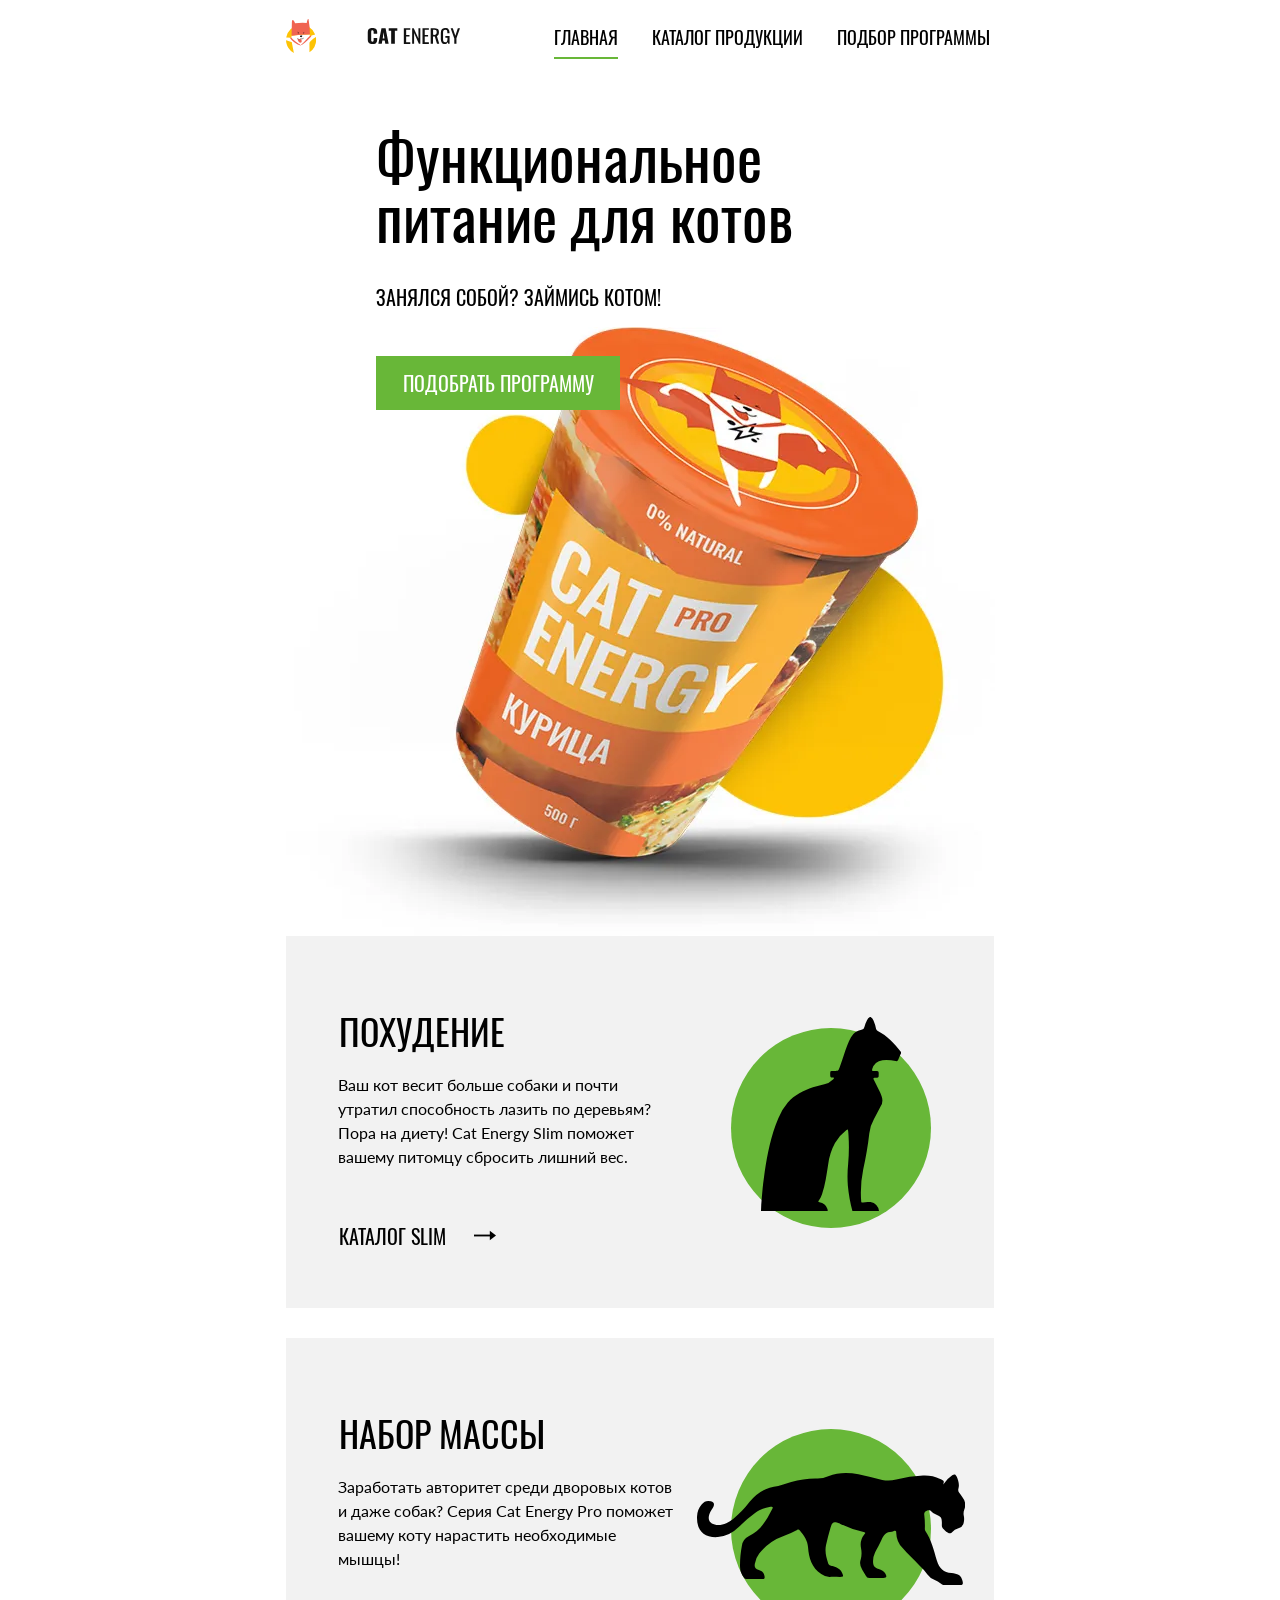
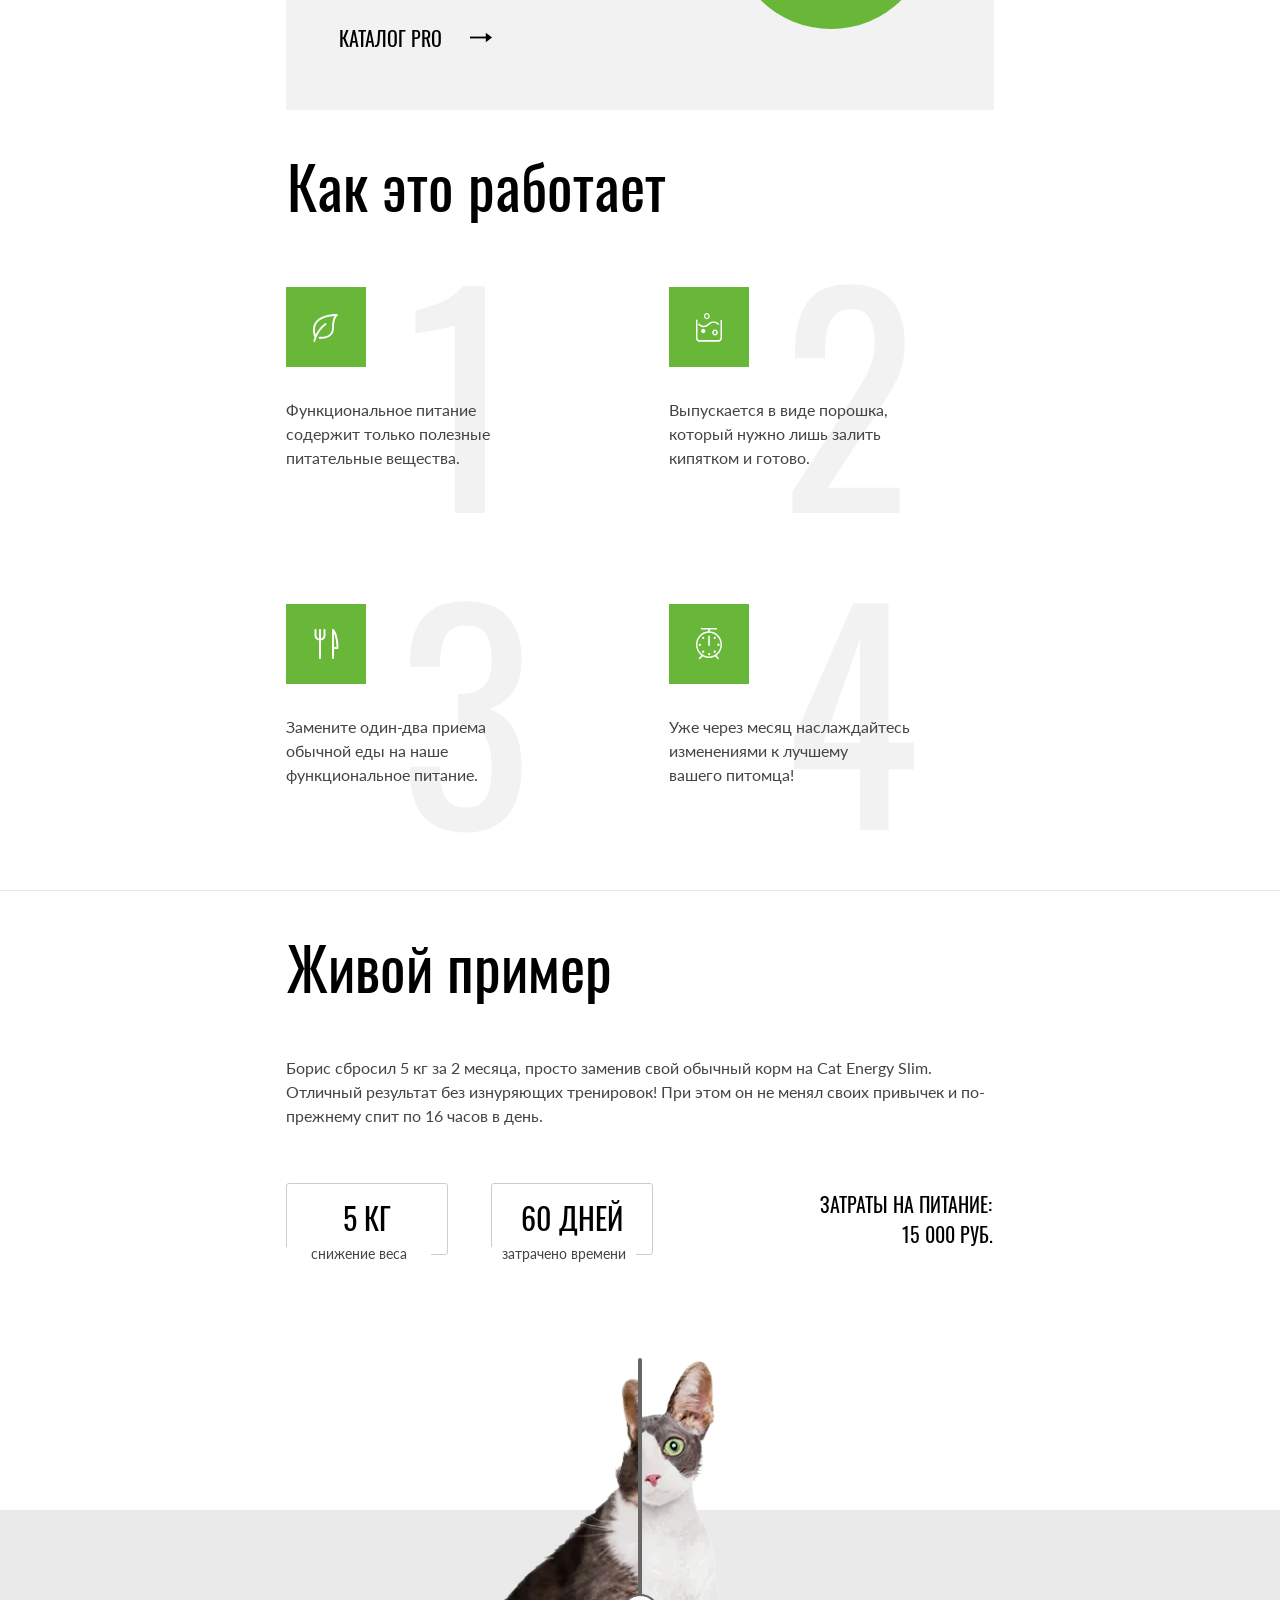
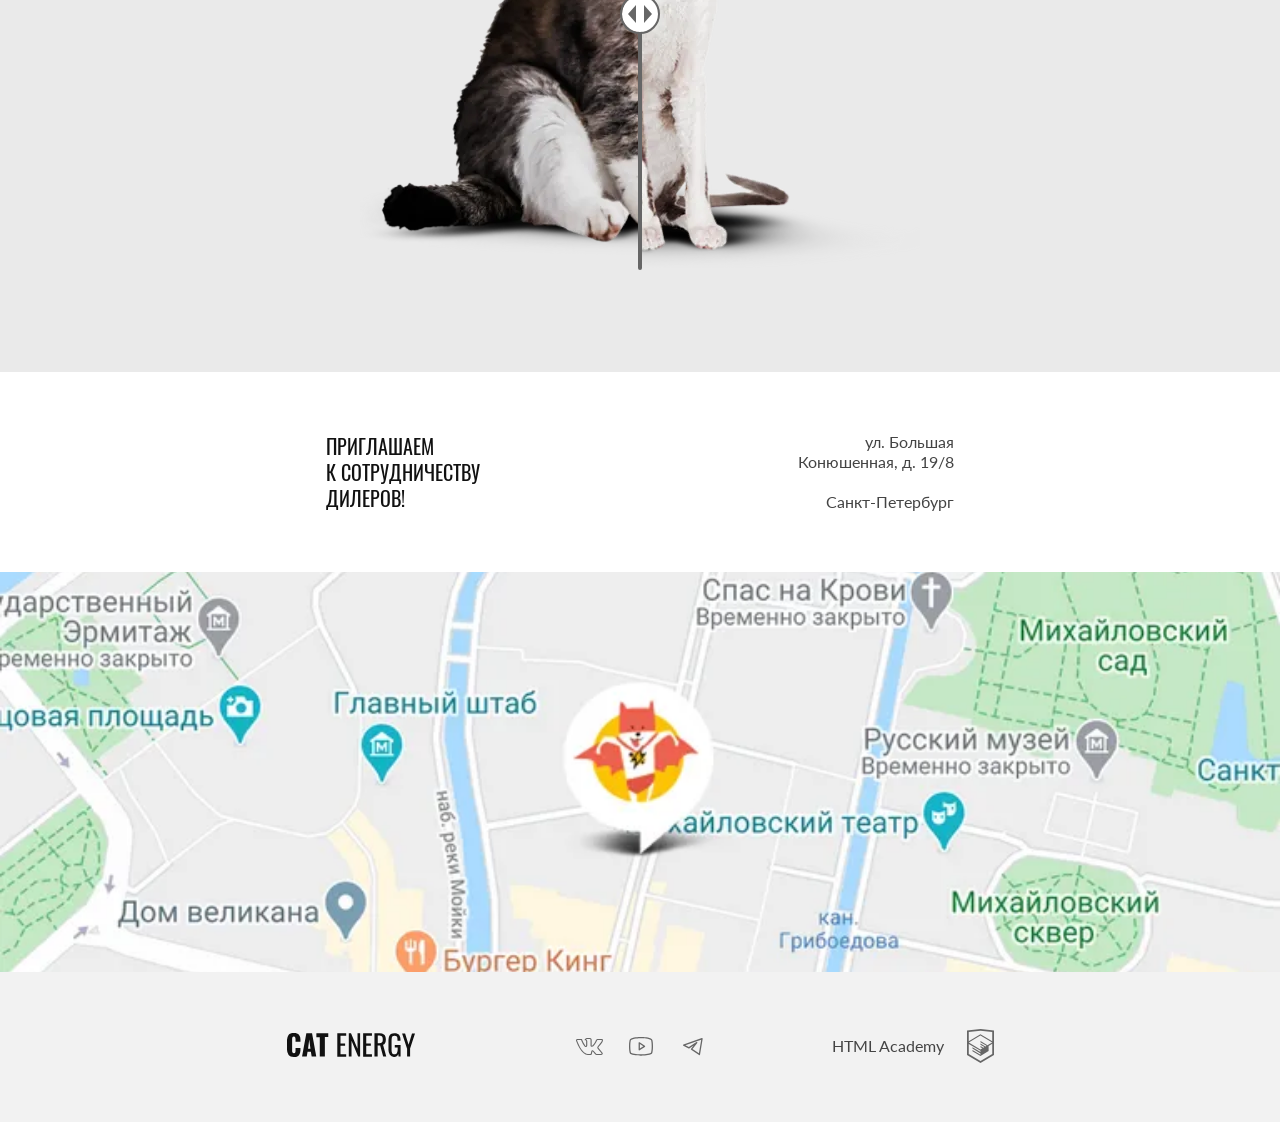
==== commit c9e33735: "Deploying to gh-pages from @ htmlacademy-adaptive/2645065-cat-energy-2@c55db7ea963c7f59e2b4ea74456de" ====
--- a/index.html
+++ b/index.html
@@ -1 +1 @@
-<!DOCTYPE html><html class="page" lang="ru"><head><meta charset="UTF-8"><meta name="viewport" content="width=device-width,initial-scale=1"><title>Главная страница сайта CAT ENERGY</title><link rel="stylesheet" href="styles/styles.css"><link rel="icon" href="favicon.ico"><!-- 32×32 --><link rel="icon" href="favicons/icon.svg" type="image/svg+xml"><link rel="apple-touch-icon" href="favicons/180.png"><!-- 180×180, for Apple --><link rel="manifest" href="manifest.webmanifest"><link rel="preload" href="fonts/lato/Lato-Regular.woff2" as="font" type="font/woff2" crossorigin="anonymous"><link rel="preload" href="fonts/oswald/oswaldregular.woff2" as="font" type="font/woff2" crossorigin="anonymous"><script src="scripts/index.js" defer="defer"></script></head><body class="page__body page__body--index"><header class="main-header main-header--index" data-test="header"><div class="container"><nav class="main-navigation main-navigation--index"><div class="main-navigation__wrapper"><a class="main-navigation__logo" href="#" aria-current="page"><picture><source type="image/svg+xml" media="(min-width: 1440px)" srcset="images/desktop/header-logo-desktop.svg"><source type="image/svg+xml" media="(min-width: 768px)" srcset="images/tablet/header-logo-tablet.svg"><img class="main-navigation__logo-image main-navigation__logo-image--index" src="images/mobile/header-logo-main-mobile.svg" width="190" height="38" alt="Логотип Cat Energy - интернет-магазина кормов для кошек."></picture></a><button class="main-navigation__toggle" type="button"><!-- При включенном JS сюда будет добавляться модификатор, который меняет иконку на гамбургер --> <span class="visually-hidden">Переключить состояние меню.</span></button></div><ul class="main-navigation__list list-reset"><!-- При включенном JS сюда будет добавляться модификатор, который скрывает главное меню --><li class="main-navigation__item main-navigation__item--current-index"><a class="main-navigation__link" href="#" aria-current="page">Главная</a></li><li class="main-navigation__item"><a class="main-navigation__link" href="catalog.html">Каталог продукции</a></li><li class="main-navigation__item"><a class="main-navigation__link" href="#">Подбор программы</a></li></ul></nav></div></header><main class="main"><section class="hero hero--margin-bottom" data-test="hero"><div class="container"><h1 class="hero__title">Функциональное питание&thinsp;для котов</h1><p class="hero__slogan">Занялся собой? Займись котом!</p><picture><source type="image/webp" media="(min-width: 1440px)" srcset="images/desktop/1x/cat-energy-product-desktop@1x.webp, images/desktop/2x/cat-energy-product-desktop@2x.webp 2x"><source type="image/webp" media="(min-width: 768px)" srcset="images/tablet/1x/cat-energy-product-tablet@1x.webp, images/tablet/2x/cat-energy-product-tablet@2x.webp 2x"><source type="image/webp" srcset="images/mobile/1x/cat-energy-product-mobile@1x.webp, images/mobile/2x/cat-energy-product-mobile@2x.webp 2x"><source type="image/png" media="(min-width: 1440px)" srcset="images/desktop/1x/cat-energy-product-desktop@1x.png, images/desktop/2x/cat-energy-product-desktop@2x.png 2x"><source type="image/png" media="(min-width: 768px)" srcset="images/tablet/1x/cat-energy-product-tablet@1x.png, images/tablet/2x/cat-energy-product-tablet@2x.png 2x"><img class="hero__image" src="images/mobile/1x/cat-energy-product-mobile@1x.png" srcset="images/mobile/2x/cat-energy-product-mobile@2x.png 2x" width="280" height="270" loading="lazy" alt="Оранжево-жёлтая банка корма для кошек под названием CAT ENERGY PRO."></picture><a class="button-link hero__link button-link--primary" href="form.html">Подобрать программу</a></div></section><section class="programs" data-test="programs"><div class="container programs__container"><h2 class="visually-hidden">Выбор программы питания для кота.</h2><ul class="programs__list list-reset"><li class="programs__item programs__item--slim"><h3 class="programs__title">Похудение</h3><p class="programs__description">Ваш кот весит больше собаки и почти утратил способность лазить по деревьям? Пора на диету! Cat Energy Slim поможет вашему питомцу сбросить лишний вес.</p><a class="programs__link" href="catalog-slim.html">Каталог slim</a></li><li class="programs__item programs__item--muscle"><h3 class="programs__title">Набор массы</h3><p class="programs__description">Заработать авторитет среди дворовых котов и даже собак? Серия Cat Energy Pro поможет вашему коту нарастить необходимые мышцы!</p><a class="programs__link" href="catalog-pro.html">Каталог pro</a></li></ul></div></section><section class="instructions" data-test="features"><div class="container instructions__container"><h2 class="instructions__title">Как это работает</h2><ol class="instructions__list list-reset"><li class="instructions__item instructions__item--nutrients">Функциональное питание содержит только полезные питательные вещества.</li><li class="instructions__item instructions__item--preparation">Выпускается в виде порошка, который нужно лишь залить кипятком и готово.</li><li class="instructions__item instructions__item--replacement">Замените один-два приема обычной еды на наше функциональное питание.</li><li class="instructions__item instructions__item--progress">Уже через месяц наслаждайтесь изменениями к лучшему вашего&nbsp;питомца!</li></ol></div></section><section class="example" data-test="proof"><div class="container example__container"><h2 class="example__title">Живой пример</h2><p class="example__description">Борис сбросил 5 кг за 2 месяца, просто заменив свой обычный корм на Cat Energy Slim. Отличный результат без&nbsp;изнуряющих тренировок! При этом он не менял своих привычек и по-прежнему спит по 16 часов в день.</p><div class="example__data"><dl class="example__stats"><div class="example__group"><dt class="example__term">5 КГ</dt><dd class="example__definition">снижение веса</dd></div><div class="example__group"><dt class="example__term">60 ДНЕЙ</dt><dd class="example__definition">затрачено времени</dd></div></dl><div class="example__costs"><span class="example__label">Затраты на питание:</span> <span class="example__value">15 000 РУБ.</span></div></div><div class="compare example__compare"><div class="compare__images"><div class="compare__image-wrapper compare__image-wrapper--before"><picture><source type="image/webp" media="(min-width: 768px)" srcset="images/tablet/1x/slide-before-tablet@1x.webp, images/tablet/2x/slide-before-tablet@2x.webp 2x"><source type="image/webp" srcset="images/mobile/1x/slide-before-mobile@1x.webp, images/mobile/2x/slide-before-mobile@2x.webp 2x"><source type="image/png" media="(min-width: 768px)" srcset="images/tablet/1x/slide-before-tablet@1x.png, images/tablet/2x/slide-before-tablet@2x.png 2x"><img class="compare__image" src="images/mobile/1x/slide-before-mobile@1x.png" srcset="images/mobile/2x/slide-before-mobile@2x.png 2x" width="280" height="256" loading="lazy" alt="Кот до программы питания Cat Energy."></picture></div><div class="compare__image-wrapper compare__image-wrapper--after"><picture><source type="image/webp" media="(min-width: 768px)" srcset="images/tablet/1x/slide-after-tablet@1x.webp, images/tablet/2x/slide-after-tablet@2x.webp 2x"><source type="image/webp" srcset="images/mobile/1x/slide-after-mobile@1x.webp, images/mobile/2x/slide-after-mobile@2x.webp 2x"><source type="image/png" media="(min-width: 768px)" srcset="images/tablet/1x/slide-after-tablet@1x.png, images/tablet/2x/slide-after-tablet@2x.png 2x"><img class="compare__image" src="images/mobile/1x/slide-after-mobile@1x.png" srcset="images/mobile/2x/slide-after-mobile@2x.png 2x" width="280" height="256" loading="lazy" alt="Кот после 3 месяцев питания Cat Energy."></picture></div><button class="compare__handle" type="button"><span class="visually-hidden">Передвинуть разделитель для сравнения фото.</span></button></div></div></div></section><section class="contacts contacts--background" data-test="contacts"><div class="contacts__data contacts__container"><h2 class="contacts__title">Приглашаем к&nbsp;сотрудничеству дилеров!</h2><address class="address"><p class="address__street">ул. Большая Конюшенная, д. 19/8</p><p class="address__city">Санкт-Петербург</p></address></div><div class="contacts__map-wrapper"><iframe class="contacts__map contacts__map--interactive" src="https://yandex.ru/map-widget/v1/?ll=30.323036%2C59.938631&z=16&pt=30.323037%2C59.938631&controls=0" width="320" height="362" title="Офис компании HTML Academy по адресу: набережная реки Карповки, 5, литера П, Санкт-Петербург." allowfullscreen></iframe><!-- Резервное изображение, если <iframe> не отобразится --><picture><source type="image/webp" media="(min-width: 1440px)" srcset="images/desktop/1x/map-desktop@1x.webp, images/desktop/2x/map-desktop@2x.webp 2x"><source type="image/webp" media="(min-width: 768px)" srcset="images/tablet/1x/map-tablet@1x.webp, images/tablet/2x/map-tablet@2x.webp 2x"><source type="image/webp" srcset="images/mobile/1x/map-mobile@1x.webp, images/mobile/2x/map-mobile@2x.webp 2x"><source type="image/png" media="(min-width: 1440px)" srcset="images/desktop/1x/map-desktop@1x.png, images/desktop/2x/map-desktop@2x.png 2x"><source type="image/png" media="(min-width: 768px)" srcset="images/tablet/1x/map-tablet@1x.png, images/tablet/2x/map-tablet@2x.png 2x"><img class="contacts__map contacts__map--fallback" src="images/mobile/1x/map-mobile@1x.png" srcset="images/mobile/2x/map-mobile@2x.png 2x" width="320" height="362" loading="lazy" alt="Офис компании HTML Academy по адресу: набережная реки Карповки, 5, литера П, Санкт-Петербург."></picture></div></section></main><footer class="main-footer" data-test="footer"><div class="container main-footer__container"><a class="main-footer__logo" href="#" aria-current="page"><svg class="main-footer__logo-image" xmlns="http://www.w3.org/2000/svg" width="128" height="24" viewBox="0 0 128 24" role="image"><g clip-path="url(#a)"><path d="M1.62 21.96a9.43 9.43 0 0 1-1.6-5.72V7.76a9.56 9.56 0 0 1 1.5-5.82C2.62.61 4.32 0 6.83 0c2.5 0 4.1.61 5.1 1.74a7.43 7.43 0 0 1 1.51 5v2.04h-4.9V6.43c.03-.7-.07-1.39-.3-2.04a1.42 1.42 0 0 0-1.4-.82c-.71 0-1.21.2-1.41.72a6.72 6.72 0 0 0-.3 2.25v10.92a4.3 4.3 0 0 0 .4 2.15c.2.5.7.71 1.4.71s1.1-.2 1.3-.71c.23-.7.33-1.42.3-2.15v-2.45h4.91v2.05a7.92 7.92 0 0 1-1.5 5.1c-1 1.23-2.7 1.84-5.1 1.84-2.41-.1-4.22-.71-5.22-2.04ZM19.35.3h5.7l4.21 23.3h-4.6l-.8-4.91h-3.31l-.8 4.9h-4.7L19.34.31Zm4.1 15.33-1.2-9.1-1.2 9.1h2.4ZM32.77 4.19h-3.4V.3h11.9v3.78h-3.4v19.5h-5.1V4.2ZM50.4.3h8.8v2.46h-5.7v7.66h4.6v2.35h-4.6v8.57h5.7v2.35h-8.9V.31h.1ZM61.8.3h2.21l6.51 15.43V.3h2.6v23.28h-2l-6.6-15.93v15.93H61.8V.31ZM76.13.3h8.81v2.46h-5.7v7.66h4.6v2.35h-4.6v8.57h5.7v2.35h-8.81V.31ZM87.54.3h4.61a7.9 7.9 0 0 1 5.1 1.44c1.1.92 1.6 2.55 1.6 4.7 0 2.96-.9 4.8-2.8 5.4l3.21 11.65h-3.1l-3-10.93h-2.51V23.5h-3.2V.3h.1Zm4.41 10.01c1.03.1 2.06-.2 2.9-.81.6-.51.9-1.53.9-3.07a6.72 6.72 0 0 0-.3-2.24 2.58 2.58 0 0 0-1.1-1.23 4.49 4.49 0 0 0-2.2-.4h-1.4v7.65h1.2v.1ZM102.86 21.86a10.49 10.49 0 0 1-1.4-5.93V8.17a17 17 0 0 1 .5-4.4c.34-1.06 1-2 1.9-2.65 1.12-.67 2.41-1 3.71-.92 2.1 0 3.6.51 4.5 1.64a7.93 7.93 0 0 1 1.41 5.1v.82h-3v-.71c0-.86-.07-1.71-.2-2.56a2.05 2.05 0 0 0-.8-1.32 3.05 3.05 0 0 0-1.9-.51 2.96 2.96 0 0 0-2.01.6 2.3 2.3 0 0 0-.8 1.64c-.13.92-.2 1.84-.2 2.76v8.68a9.43 9.43 0 0 0 .6 3.88c.4.82 1.2 1.12 2.4 1.12a2.38 2.38 0 0 0 2.4-1.22c.53-1.3.77-2.69.7-4.09V14.4h-2.9v-2.35h5.81V23.6h-2l-.3-2.65a4.17 4.17 0 0 1-1.56 2.2c-.74.53-1.64.8-2.55.76a4.92 4.92 0 0 1-4.3-2.04ZM119.99 15.42 115.09.41h3l3.5 11.23L125 .41H128l-4.9 15.01v8.17h-3.01v-8.17h-.1Z"/></g><defs><clippath id="a"><path fill="#fff" d="M0 0h128v24H0z"/></clippath></defs></svg> <span class="visually-hidden">Логотип сайта CAT ENERGY.</span></a><ul class="social-list list-reset"><li class="social-list__item"><a class="social-list__link social-list__link--vkontakte" href="https://vk.com/htmlacademy"><span class="visually-hidden">Мы ВКонтакте.</span></a></li><li class="social-list__item"><a class="social-list__link social-list__link--youtube" href="https://www.youtube.com/user/htmlacademyru"><span class="visually-hidden">Мы на YouTube.</span></a></li><li class="social-list__item"><a class="social-list__link social-list__link--telegram" href="https://t.me/htmlacademy"><span class="visually-hidden">Мы в Телеграм.</span></a></li></ul><a class="academy-logo" href="https://htmlacademy.ru/intensive/adaptive"><span class="academy-logo__text">HTML Academy</span></a></div></footer></body></html>+<!DOCTYPE html><html class="page" lang="ru"><head><meta charset="UTF-8"><meta name="viewport" content="width=device-width,initial-scale=1"><title>Главная страница сайта CAT ENERGY</title><link rel="stylesheet" href="styles/styles.css"><link rel="icon" href="favicon.ico"><!-- 32×32 --><link rel="icon" href="favicons/icon.svg" type="image/svg+xml"><link rel="apple-touch-icon" href="favicons/180.png"><!-- 180×180, for Apple --><link rel="manifest" href="manifest.webmanifest"><link rel="preload" href="fonts/lato/Lato-Regular.woff2" as="font" type="font/woff2" crossorigin="anonymous"><link rel="preload" href="fonts/oswald/oswaldregular.woff2" as="font" type="font/woff2" crossorigin="anonymous"><script src="scripts/index.js" defer="defer"></script></head><body class="page__body page__body--index"><!-- класс .page находится на <html> --><header class="main-header main-header--index" data-test="header"><div class="container"><nav class="main-navigation main-navigation--index"><div class="main-navigation__wrapper"><a class="main-navigation__logo" href="#" aria-current="page"><picture><source type="image/svg+xml" media="(min-width: 1440px)" srcset="images/desktop/header-logo-desktop.svg"><!-- контентное изображение SVG --><source type="image/svg+xml" media="(min-width: 768px)" srcset="images/tablet/header-logo-tablet.svg"><!-- контентное изображение SVG --> <img class="main-navigation__logo-image main-navigation__logo-image--index" src="images/mobile/header-logo-main-mobile.svg" width="190" height="38" alt="Логотип Cat Energy - интернет-магазина кормов для кошек."><!-- контентное изображение SVG --></picture></a><button class="main-navigation__toggle" type="button"><!-- При включенном JS сюда будет добавляться модификатор, который меняет иконку на гамбургер --> <span class="visually-hidden">Переключить состояние меню.</span></button></div><ul class="main-navigation__list list-reset"><!-- При включенном JS сюда будет добавляться модификатор, который скрывает главное меню --><li class="main-navigation__item main-navigation__item--current-index"><a class="main-navigation__link" href="#" aria-current="page">Главная</a></li><li class="main-navigation__item"><a class="main-navigation__link" href="catalog.html">Каталог продукции</a></li><li class="main-navigation__item"><a class="main-navigation__link" href="#">Подбор программы</a></li></ul></nav></div></header><main class="main"><section class="hero hero--margin-bottom" data-test="hero"><div class="container"><h1 class="hero__title">Функциональное питание&thinsp;для котов</h1><p class="hero__slogan">Занялся собой? Займись котом!</p><picture><source type="image/webp" media="(min-width: 1440px)" srcset="images/desktop/1x/cat-energy-product-desktop@1x.webp, images/desktop/2x/cat-energy-product-desktop@2x.webp 2x"><source type="image/webp" media="(min-width: 768px)" srcset="images/tablet/1x/cat-energy-product-tablet@1x.webp, images/tablet/2x/cat-energy-product-tablet@2x.webp 2x"><source type="image/webp" srcset="images/mobile/1x/cat-energy-product-mobile@1x.webp, images/mobile/2x/cat-energy-product-mobile@2x.webp 2x"><source type="image/png" media="(min-width: 1440px)" srcset="images/desktop/1x/cat-energy-product-desktop@1x.png, images/desktop/2x/cat-energy-product-desktop@2x.png 2x"><source type="image/png" media="(min-width: 768px)" srcset="images/tablet/1x/cat-energy-product-tablet@1x.png, images/tablet/2x/cat-energy-product-tablet@2x.png 2x"><img class="hero__image" src="images/mobile/1x/cat-energy-product-mobile@1x.png" srcset="images/mobile/2x/cat-energy-product-mobile@2x.png 2x" width="280" height="270" loading="lazy" alt="Оранжево-жёлтая банка корма для кошек под названием CAT ENERGY PRO."></picture><a class="button-link hero__link button-link--primary" href="form.html">Подобрать программу</a></div></section><section class="programs" data-test="programs"><div class="container programs__container"><h2 class="visually-hidden">Выбор программы питания для кота.</h2><ul class="programs__list list-reset"><li class="programs__item programs__item--slim"><h3 class="programs__title">Похудение</h3><p class="programs__description">Ваш кот весит больше собаки и почти утратил способность лазить по деревьям? Пора на диету! Cat Energy Slim поможет вашему питомцу сбросить лишний вес.</p><a class="programs__link" href="catalog-slim.html">Каталог slim</a></li><li class="programs__item programs__item--muscle"><h3 class="programs__title">Набор массы</h3><p class="programs__description">Заработать авторитет среди дворовых котов и даже собак? Серия Cat Energy Pro поможет вашему коту нарастить необходимые мышцы!</p><a class="programs__link" href="catalog-pro.html">Каталог pro</a></li></ul></div></section><section class="instructions" data-test="features"><div class="container instructions__container"><h2 class="instructions__title">Как это работает</h2><ol class="instructions__list list-reset"><li class="instructions__item instructions__item--nutrients">Функциональное питание содержит только полезные питательные вещества.</li><li class="instructions__item instructions__item--preparation">Выпускается в виде порошка, который нужно лишь залить кипятком и готово.</li><li class="instructions__item instructions__item--replacement">Замените один-два приема обычной еды на наше функциональное питание.</li><li class="instructions__item instructions__item--progress">Уже через месяц наслаждайтесь изменениями к лучшему вашего&nbsp;питомца!</li></ol></div></section><section class="example" data-test="proof"><div class="container example__container"><h2 class="example__title">Живой пример</h2><p class="example__description">Борис сбросил 5 кг за 2 месяца, просто заменив свой обычный корм на Cat Energy Slim. Отличный результат без&nbsp;изнуряющих тренировок! При этом он не менял своих привычек и по-прежнему спит по 16 часов в день.</p><div class="example__data"><dl class="example__stats"><div class="example__group"><dt class="example__term">5 КГ</dt><dd class="example__definition">снижение веса</dd></div><div class="example__group"><dt class="example__term">60 ДНЕЙ</dt><dd class="example__definition">затрачено времени</dd></div></dl><div class="example__costs"><span class="example__label">Затраты на питание:</span> <span class="example__value">15 000 РУБ.</span></div></div><div class="compare example__compare"><div class="compare__images"><div class="compare__image-wrapper compare__image-wrapper--before"><picture><source type="image/webp" media="(min-width: 768px)" srcset="images/tablet/1x/slide-before-tablet@1x.webp, images/tablet/2x/slide-before-tablet@2x.webp 2x"><source type="image/webp" srcset="images/mobile/1x/slide-before-mobile@1x.webp, images/mobile/2x/slide-before-mobile@2x.webp 2x"><source type="image/png" media="(min-width: 768px)" srcset="images/tablet/1x/slide-before-tablet@1x.png, images/tablet/2x/slide-before-tablet@2x.png 2x"><img class="compare__image" src="images/mobile/1x/slide-before-mobile@1x.png" srcset="images/mobile/2x/slide-before-mobile@2x.png 2x" width="280" height="256" loading="lazy" alt="Кот до программы питания Cat Energy."></picture></div><div class="compare__image-wrapper compare__image-wrapper--after"><picture><source type="image/webp" media="(min-width: 768px)" srcset="images/tablet/1x/slide-after-tablet@1x.webp, images/tablet/2x/slide-after-tablet@2x.webp 2x"><source type="image/webp" srcset="images/mobile/1x/slide-after-mobile@1x.webp, images/mobile/2x/slide-after-mobile@2x.webp 2x"><source type="image/png" media="(min-width: 768px)" srcset="images/tablet/1x/slide-after-tablet@1x.png, images/tablet/2x/slide-after-tablet@2x.png 2x"><img class="compare__image" src="images/mobile/1x/slide-after-mobile@1x.png" srcset="images/mobile/2x/slide-after-mobile@2x.png 2x" width="280" height="256" loading="lazy" alt="Кот после 3 месяцев питания Cat Energy."></picture></div><button class="compare__handle" type="button"><span class="visually-hidden">Передвинуть разделитель для сравнения фото.</span></button></div></div></div></section><section class="contacts contacts--background" data-test="contacts"><div class="contacts__data contacts__container"><h2 class="contacts__title">Приглашаем к&nbsp;сотрудничеству дилеров!</h2><address class="address"><p class="address__street">ул. Большая Конюшенная, д. 19/8</p><p class="address__city">Санкт-Петербург</p></address></div><div class="contacts__map-wrapper"><iframe class="contacts__map contacts__map--interactive" src="https://yandex.ru/map-widget/v1/?ll=30.323036%2C59.938631&z=16&pt=30.323037%2C59.938631&controls=0" width="320" height="362" title="Офис компании HTML Academy по адресу: набережная реки Карповки, 5, литера П, Санкт-Петербург." allowfullscreen></iframe><!-- Резервное изображение, если <iframe> не отобразится --><picture><source type="image/webp" media="(min-width: 1440px)" srcset="images/desktop/1x/map-desktop@1x.webp, images/desktop/2x/map-desktop@2x.webp 2x"><source type="image/webp" media="(min-width: 768px)" srcset="images/tablet/1x/map-tablet@1x.webp, images/tablet/2x/map-tablet@2x.webp 2x"><source type="image/webp" srcset="images/mobile/1x/map-mobile@1x.webp, images/mobile/2x/map-mobile@2x.webp 2x"><source type="image/png" media="(min-width: 1440px)" srcset="images/desktop/1x/map-desktop@1x.png, images/desktop/2x/map-desktop@2x.png 2x"><source type="image/png" media="(min-width: 768px)" srcset="images/tablet/1x/map-tablet@1x.png, images/tablet/2x/map-tablet@2x.png 2x"><img class="contacts__map contacts__map--fallback" src="images/mobile/1x/map-mobile@1x.png" srcset="images/mobile/2x/map-mobile@2x.png 2x" width="320" height="362" loading="lazy" alt="Офис компании HTML Academy по адресу: набережная реки Карповки, 5, литера П, Санкт-Петербург."></picture></div></section></main><footer class="main-footer" data-test="footer"><div class="container main-footer__container"><a class="main-footer__logo" href="#" aria-current="page"><svg class="main-footer__logo-image" xmlns="http://www.w3.org/2000/svg" width="128" height="24" viewBox="0 0 128 24" role="image"><g clip-path="url(#a)"><path d="M1.62 21.96a9.43 9.43 0 0 1-1.6-5.72V7.76a9.56 9.56 0 0 1 1.5-5.82C2.62.61 4.32 0 6.83 0c2.5 0 4.1.61 5.1 1.74a7.43 7.43 0 0 1 1.51 5v2.04h-4.9V6.43c.03-.7-.07-1.39-.3-2.04a1.42 1.42 0 0 0-1.4-.82c-.71 0-1.21.2-1.41.72a6.72 6.72 0 0 0-.3 2.25v10.92a4.3 4.3 0 0 0 .4 2.15c.2.5.7.71 1.4.71s1.1-.2 1.3-.71c.23-.7.33-1.42.3-2.15v-2.45h4.91v2.05a7.92 7.92 0 0 1-1.5 5.1c-1 1.23-2.7 1.84-5.1 1.84-2.41-.1-4.22-.71-5.22-2.04ZM19.35.3h5.7l4.21 23.3h-4.6l-.8-4.91h-3.31l-.8 4.9h-4.7L19.34.31Zm4.1 15.33-1.2-9.1-1.2 9.1h2.4ZM32.77 4.19h-3.4V.3h11.9v3.78h-3.4v19.5h-5.1V4.2ZM50.4.3h8.8v2.46h-5.7v7.66h4.6v2.35h-4.6v8.57h5.7v2.35h-8.9V.31h.1ZM61.8.3h2.21l6.51 15.43V.3h2.6v23.28h-2l-6.6-15.93v15.93H61.8V.31ZM76.13.3h8.81v2.46h-5.7v7.66h4.6v2.35h-4.6v8.57h5.7v2.35h-8.81V.31ZM87.54.3h4.61a7.9 7.9 0 0 1 5.1 1.44c1.1.92 1.6 2.55 1.6 4.7 0 2.96-.9 4.8-2.8 5.4l3.21 11.65h-3.1l-3-10.93h-2.51V23.5h-3.2V.3h.1Zm4.41 10.01c1.03.1 2.06-.2 2.9-.81.6-.51.9-1.53.9-3.07a6.72 6.72 0 0 0-.3-2.24 2.58 2.58 0 0 0-1.1-1.23 4.49 4.49 0 0 0-2.2-.4h-1.4v7.65h1.2v.1ZM102.86 21.86a10.49 10.49 0 0 1-1.4-5.93V8.17a17 17 0 0 1 .5-4.4c.34-1.06 1-2 1.9-2.65 1.12-.67 2.41-1 3.71-.92 2.1 0 3.6.51 4.5 1.64a7.93 7.93 0 0 1 1.41 5.1v.82h-3v-.71c0-.86-.07-1.71-.2-2.56a2.05 2.05 0 0 0-.8-1.32 3.05 3.05 0 0 0-1.9-.51 2.96 2.96 0 0 0-2.01.6 2.3 2.3 0 0 0-.8 1.64c-.13.92-.2 1.84-.2 2.76v8.68a9.43 9.43 0 0 0 .6 3.88c.4.82 1.2 1.12 2.4 1.12a2.38 2.38 0 0 0 2.4-1.22c.53-1.3.77-2.69.7-4.09V14.4h-2.9v-2.35h5.81V23.6h-2l-.3-2.65a4.17 4.17 0 0 1-1.56 2.2c-.74.53-1.64.8-2.55.76a4.92 4.92 0 0 1-4.3-2.04ZM119.99 15.42 115.09.41h3l3.5 11.23L125 .41H128l-4.9 15.01v8.17h-3.01v-8.17h-.1Z"/></g><defs><clippath id="a"><path fill="#fff" d="M0 0h128v24H0z"/></clippath></defs></svg> <span class="visually-hidden">Логотип сайта CAT ENERGY.</span></a><ul class="social-list main-footer__social-list list-reset"><li class="social-list__item"><a class="social-list__link social-list__link--vkontakte" href="https://vk.com/htmlacademy"><span class="visually-hidden">Мы ВКонтакте.</span></a></li><li class="social-list__item"><a class="social-list__link social-list__link--youtube" href="https://www.youtube.com/user/htmlacademyru"><span class="visually-hidden">Мы на YouTube.</span></a></li><li class="social-list__item"><a class="social-list__link social-list__link--telegram" href="https://t.me/htmlacademy"><span class="visually-hidden">Мы в Телеграм.</span></a></li></ul><a class="academy-logo" href="https://htmlacademy.ru/intensive/adaptive"><span class="academy-logo__text">HTML Academy</span></a></div></footer></body></html>
--- a/styles/styles.css
+++ b/styles/styles.css
@@ -1 +1 @@
-@font-face{font-family:Lato;font-weight:400;font-style:normal;src:url(../fonts/lato/Lato-Regular.woff2)format("woff2");font-display:swap}@font-face{font-family:Oswald;font-weight:400;font-style:normal;src:url(../fonts/oswald/oswaldregular.woff2)format("woff2");font-display:swap}*,:before,:after{box-sizing:border-box}img{object-fit:contain;max-width:100%}body{color:#444;background-color:#fff;min-width:320px;margin:0;font-family:Lato,Arial,sans-serif;font-style:normal;font-weight:400}.list-reset{margin:0;padding:0;list-style-type:none}.visually-hidden{clip:rect(0 0 0 0);border:0;width:1px;height:1px;margin:-1px;padding:0;position:absolute;overflow:hidden}.container{width:320px;margin:0 auto;padding:0 20px}@media (width>=768px){.container{width:768px;padding:0 30px}}@media (width>=1440px){.container{width:1440px;padding:0 110px}}.page__body{overflow-x:hidden}@media (width>=1440px){.page__body--index:before{content:"";z-index:-1;background-image:url(../images/desktop/1x/hero-background-desktop@1x.jpg);background-position:calc(50% + 520px) 0;background-repeat:no-repeat;background-size:1040px 694px;width:100%;height:100%;position:absolute;top:0;left:0}}@media (width>=1440px) and (resolution>=2dppx){.page__body--index:before{background-image:url(../images/desktop/2x/hero-background-desktop@2x.jpg)}}.main-header{border-bottom:1px solid #d9d9d9;overflow:hidden}@media (width>=768px){.main-header{border:none}}@media (width>=1440px){.main-header--index{background-image:linear-gradient(90deg,#fff0 50%,#68b738d9 50% 100%);position:relative}.main-header--index:after{content:"";z-index:-2;background-image:linear-gradient(90deg,#fff0 50%,#3d3d41 50% 100%);width:100%;height:100%;position:absolute;top:0;left:0}}.main-navigation{flex-direction:column;min-height:65px;display:flex}.main-navigation--index,.main-navigation--catalog{color:#000}.main-navigation__wrapper{justify-content:space-between;padding-top:15px;padding-bottom:10px;display:flex}.main-navigation__logo{display:inline-block}.main-navigation__logo:hover{opacity:.8}.main-navigation__logo:active{opacity:.6}.main-navigation__list{background-color:#fff;display:block;position:static}.js .main-navigation__list{z-index:10;position:absolute;top:66px;left:0;right:0}.main-navigation__list--hidden{display:none}.main-navigation__item{text-align:center;overflow-wrap:break-word;padding:22px 10px;position:relative}.main-navigation__item:before,.main-navigation__item:last-child:after{content:"";background-color:#e6e6e6;width:100vw;height:1px;margin-left:calc(50% - 50vw);position:absolute;left:0}.main-navigation__item:before{top:0}.main-navigation__item:last-child:after{bottom:0}.main-navigation__link{text-transform:uppercase;color:inherit;font-family:Oswald,Arial Narrow,sans-serif;font-size:20px;line-height:20px;text-decoration-line:none}.main-navigation__link:hover{opacity:.6}.main-navigation__link:focus{opacity:.3}.main-navigation__toggle,.main-navigation__toggle--closed{cursor:pointer;background-color:#fff0;background-position:50%;background-repeat:no-repeat;background-size:24px 20px;border:none;width:24px;height:20px;padding:0}.main-navigation__toggle{background-image:url(../icons/stack.svg#close);display:none;transform:translate(4px,9px)}.main-navigation__toggle--closed{background-image:url(../icons/stack.svg#hamburger);display:block;transform:translate(-1px,8px)}.js .main-navigation__toggle{display:block}.main-navigation__toggle:hover,.main-navigation__toggle:focus{opacity:.7}.main-navigation__toggle:active{opacity:.5}.main-navigation__toggle:disabled,.main-navigation__toggle:disabled:hover,.main-navigation__toggle:disabled:focus{pointer-events:none;cursor:default;opacity:.2}@media (width>=768px){.main-navigation{flex-direction:row;justify-content:space-between;min-height:75px}.main-navigation--index,.main-navigation--catalog{margin-bottom:51px}.main-navigation__wrapper{align-items:center;padding:0}.main-navigation__logo-image{width:174px;height:50px}.main-navigation__list{background-color:#fff0;flex-wrap:wrap;align-items:start;gap:15px 34px;max-width:440px;margin-right:4px;padding-top:25px;display:flex}.js .main-navigation__list{position:static}.main-navigation__toggle,.js .main-navigation__toggle{display:none}.main-navigation__item{text-align:left;max-width:440px;padding:0;position:relative}.main-navigation__item:before,.main-navigation__item:last-child:after{display:none}.main-navigation__item--current-index:after{content:"";background-color:#68b738;height:2px;position:absolute;bottom:-10px;left:0;right:0}.main-navigation__item--current-catalog:after{content:"";background-color:#68b738;height:2px;position:absolute;bottom:-8px;left:0;right:0}.main-navigation__link{font-size:18px;line-height:24px}}@media (width>=1440px){.main-navigation{width:100%;min-height:114px}.main-navigation--index{color:#fff;margin-bottom:0}.main-navigation--catalog{margin-bottom:74px}.main-navigation__wrapper{padding-top:55px}.main-navigation__logo-image{width:202px;height:59px;display:block}.main-navigation__link{font-size:20px;line-height:30px}.main-navigation__list{max-width:480px;margin-right:1px;padding-top:71px}.main-navigation__item{max-width:480px}.main-navigation__item--current-index:after{background-color:#fff;bottom:-8px}}.main__title{color:#000;overflow-wrap:break-word;margin-bottom:41px;padding-top:27px;font-family:Oswald,Arial Narrow,sans-serif;font-size:36px;font-weight:400;line-height:36px}@media (width>=768px){.main__title{margin-bottom:82px;padding-top:0;font-size:60px;line-height:60px}}.main-footer{background-color:#f2f2f2;min-height:240px;padding-top:40px;padding-bottom:20px}.main-footer__container{flex-flow:column wrap;align-items:center;display:flex}.main-footer__logo{fill:#111;margin-bottom:20px;display:inline-flex}.main-footer__logo:hover,.main-footer__logo:focus{fill:#3e3e3e}.main-footer__logo:active{fill:#6b6b6b}@media (width>=768px){.main-footer{min-height:147px;padding-top:56px;padding-bottom:54px}.main-footer__container{flex-direction:row}.main-footer__logo{margin:6px 160px 8px 1px}}@media (width>=1440px){.main-footer{min-height:169px;padding-top:67px;padding-bottom:65px}.main-footer__logo{margin:0 415px 0 -1px}}.hero{color:#fff;background-image:linear-gradient(#68b738d9 calc(100% - 178px),#fff calc(100% - 178px) 100%);min-height:480px;padding-top:27px;font-family:Oswald,Arial Narrow,sans-serif;position:relative}.hero--margin-bottom{margin-bottom:20px}.hero:before{content:"";z-index:-1;background-image:url(../images/mobile/1x/hero-background-mobile@1x.jpg);background-position:top;background-repeat:no-repeat;background-size:320px 302px;width:100%;height:100%;position:absolute;top:0;left:0}.hero:after{content:"";z-index:-2;background-image:linear-gradient(90deg,#504f54 40%,#404044 60%,#424146 100%);width:100%;height:calc(100% - 178px);position:absolute;top:0;left:0}@media (resolution>=2dppx){.hero:before{background-image:url(../images/mobile/2x/hero-background-mobile@2x.jpg)}}.hero__link{padding:10px;font-size:16px;line-height:20px}.hero__title{text-align:center;overflow-wrap:break-word;margin:0 0 25px 2px;font-size:36px;font-weight:400;line-height:36px}.hero__slogan{text-align:left;text-transform:uppercase;overflow-wrap:break-word;margin:0 0 29px 40px;font-size:14px;line-height:14px}.hero__image{margin-bottom:3px;display:block}@media (width>=768px){.hero{color:#000;background-image:none;min-height:810px;padding-top:0;font-family:Oswald,Arial Narrow,sans-serif;position:static}.hero:before,.hero:after{display:none}.hero--margin-bottom{margin-bottom:0}.hero__image{z-index:-1;width:709px;height:609px;position:absolute;top:327px}.hero__title{text-align:left;max-width:420px;margin-bottom:41px;margin-left:90px;font-size:60px;line-height:60px}.hero__slogan{text-align:left;margin-bottom:49px;margin-left:90px;font-size:20px;line-height:20px}.hero__link{width:244px;margin-bottom:30px;margin-left:90px;padding:14px 24px;font-size:20px;line-height:26px}}@media (width>=1440px){.hero{background-image:linear-gradient(90deg,#fff0 50%,#68b738d9 50% 100%);min-height:580px;position:relative}.hero:after{z-index:-2;background-image:linear-gradient(90deg,#fff0 50%,#3d3d41 50% 100%);height:100%;display:block}.hero--margin-bottom{margin-bottom:82px}.hero__image{z-index:10;width:552px;height:499px;top:29px;left:calc(50% - 164px)}.hero__title{margin-left:79px;padding-top:110px}.hero__slogan{max-width:420px;margin-bottom:51px;margin-left:79px;display:inline-block}.hero__link{margin-left:79px}}.button-link{overflow-wrap:break-word;font-family:Oswald,Arial Narrow,sans-serif;text-decoration-line:none}.button-link--primary{color:#fff;text-transform:uppercase;text-align:center;background-color:#68b738;display:block}.button-link--primary:hover,.button-link--primary:focus{background-color:#5eaa2f}.button-link--primary:active{opacity:.3;background-color:#5eaa2f}.button-link--secondary{color:#444;text-transform:uppercase;text-align:center;background-color:#f2f2f2;padding:10px;display:block}.button-link--secondary:hover,.button-link--secondary:focus,.button-link--secondary:active{background-color:#ebebeb}.button{text-transform:uppercase;color:#fff;cursor:pointer;overflow-wrap:break-word;background-color:#68b738;border:none;padding:15px 10px;font-family:Oswald,Arial Narrow,sans-serif;font-size:20px;line-height:26px}.button:hover,.button:focus{background-color:#5eaa2f}.button:active{opacity:.3;background-color:#5eaa2f}.button:disabled,.button:disabled:hover,.button:disabled:focus{color:#fff;pointer-events:none;cursor:default;background-color:#eaeaea}.programs{min-height:266px}.programs__container{margin-bottom:19px}.programs__list{flex-flow:column wrap;gap:20px;display:flex}.programs__item{background-color:#f2f2f2;min-height:266px;padding:30px 20px 18px;position:relative}.programs__item--slim:before{content:"";z-index:1;background-image:url(../icons/stack.svg#slim-cat);background-repeat:no-repeat;background-size:36px 50px;width:36px;height:50px;position:absolute;top:21px;left:27px}.programs__item--muscle:before{content:"";z-index:1;background-image:url(../icons/stack.svg#muscle-cat);background-repeat:no-repeat;background-size:67px 28px;width:67px;height:28px;position:absolute;top:35px;left:13px}.programs__item--slim:after,.programs__item--muscle:after{content:"";background-color:#68b738;border-radius:50%;width:50px;height:50px;position:absolute}.programs__item--slim:after{top:24px;left:20px}.programs__item--muscle:after{top:24px;left:21px}.programs__title{text-transform:uppercase;color:#000;overflow-wrap:break-word;max-width:280px;margin:-1px 0 29px;padding-left:70px;font-family:Oswald,Arial Narrow,sans-serif;font-size:24px;font-weight:400;line-height:37px}.programs__description{color:#444;overflow-wrap:break-word;max-width:280px;margin:0 0 38px;font-size:14px;line-height:18px;position:relative}.programs__description:after{content:"";background-color:#d9d9d9;height:1px;position:absolute;bottom:-23px;left:0;right:0}.programs__link{text-transform:uppercase;color:#000;overflow-wrap:break-word;align-items:center;max-width:280px;margin-left:1px;padding:4px 0;font-family:Oswald,Arial Narrow,sans-serif;font-size:16px;line-height:16px;text-decoration-line:none;display:inline-block}.programs__link:after{content:"";background-color:#000;width:24px;height:11px;margin-bottom:1px;margin-left:16px;display:inline-block;-webkit-mask-image:url(../icons/stack.svg#arrow);mask-image:url(../icons/stack.svg#arrow);-webkit-mask-position:50%;mask-position:50%;-webkit-mask-size:24px 11px;mask-size:24px 11px;-webkit-mask-repeat:no-repeat;mask-repeat:no-repeat}.programs__link:active{opacity:.3}.programs__link:hover:after,.programs__link:active:after{width:32px;-webkit-mask-image:url(../icons/stack.svg#arrow-interactive);mask-image:url(../icons/stack.svg#arrow-interactive);-webkit-mask-size:32px 11px;mask-size:32px 11px}@media (width>=768px){.programs{min-height:372px}.programs__container{margin-bottom:45px}.programs__title{max-width:340px;margin-bottom:25px;margin-left:1px;padding:0;font-size:36px;line-height:36px}.programs__description{color:#000;max-width:340px;margin-bottom:48px;font-size:16px;line-height:24px}.programs__link{max-width:688px;font-size:20px;line-height:30px}.programs__link:after{margin-bottom:0;margin-left:28px;transform:translate(-1px,-4px)}.programs__description:after{display:none}.programs__list{gap:30px}.programs__item{min-height:372px;padding:77px 52px 53px}.programs__item--slim:before{background-size:140px 194px;width:140px;height:194px;top:81px;left:475px}.programs__item--muscle:before{background-size:268px 112px;width:268px;height:112px;top:135px;left:411px}.programs__item--slim:after,.programs__item--muscle:after{width:200px;height:200px;top:92px;left:445px}.programs__item--muscle:after{top:91px;left:445px}}@media (width>=1440px){.programs{min-height:374px}.programs__container{margin-bottom:71px}.programs__list{flex-flow:wrap;gap:80px;display:flex}.programs__item{max-width:570px;min-height:374px;padding:77px 52px 55px}.programs__title{max-width:466px;margin-bottom:73px;padding-left:160px}.programs__description{max-width:466px;margin-bottom:23px;margin-left:0}.programs__item--slim:before{background-size:70px 97px;width:70px;height:97px;top:41px;left:66px}.programs__item--muscle:before{background-size:134px 56px;width:134px;height:56px;top:67px;left:32px}.programs__item--slim:after,.programs__item--muscle:after{width:100px;height:100px;top:47px;left:51px}.programs__item--muscle:after{top:47px;left:51px}.programs__link{max-width:466px;margin-left:0}}.instructions{min-height:140px;padding-bottom:49px}.instructions__title{color:#000;overflow-wrap:break-word;margin:0 0 40px 1px;font-family:Oswald,Arial Narrow,sans-serif;font-size:36px;font-weight:400;line-height:40px}.instructions__list{flex-flow:column wrap;gap:20px;display:flex}.instructions__item{color:#444;overflow-wrap:break-word;background-position:0 0;background-repeat:no-repeat;background-size:60px 60px;max-width:280px;min-height:60px;padding-top:2px;padding-left:80px;font-size:14px;line-height:18px;position:relative}.instructions__item--nutrients{background-image:url(../icons/stack.svg#nutrients-mobile)}.instructions__item--preparation{background-image:url(../icons/stack.svg#preparation-mobile)}.instructions__item--replacement{background-image:url(../icons/stack.svg#replacement-mobile)}.instructions__item--progress{background-image:url(../icons/stack.svg#progress-mobile)}@media (width>=768px){.instructions{border-bottom:1px solid #e6e6e6;min-height:372px;padding-bottom:46px}.instructions__title{margin-bottom:32px;font-size:60px;line-height:60px}.instructions__list{counter-reset:instructions__item;grid-template-columns:250px 250px;gap:37px 133px;display:grid}.instructions__item{background-position:0 40px;background-size:80px 80px;max-width:250px;min-height:280px;padding-top:151px;padding-left:0;font-size:16px;line-height:24px}.instructions__item:after{content:counter(instructions__item);counter-increment:instructions__item;color:#f2f2f2;z-index:-1;text-align:center;height:280px;font-family:Oswald,Arial Narrow,sans-serif;font-size:280px;line-height:280px;position:absolute;top:0;bottom:0;right:0}.instructions__item--nutrients{background-image:url(../icons/stack.svg#nutrients-tablet)}.instructions__item--preparation{background-image:url(../icons/stack.svg#preparation-tablet)}.instructions__item--replacement{background-image:url(../icons/stack.svg#replacement-tablet)}.instructions__item--progress{background-image:url(../icons/stack.svg#progress-tablet)}.instructions__item--nutrients:after{right:23px}.instructions__item--preparation:after{right:4px}.instructions__item--replacement:after{right:3px}.instructions__item--progress:after{right:1px}}@media (width>=1440px){.instructions{border-bottom:none;min-height:372px;padding-bottom:0}.instructions__container{margin-bottom:69px}.instructions__list{grid-template-columns:repeat(4,249px);gap:37px 75px}.instructions__item--nutrients{background-image:url(../icons/stack.svg#nutrients-desktop)}.instructions__item--preparation{background-image:url(../icons/stack.svg#preparation-desktop)}.instructions__item--replacement{background-image:url(../icons/stack.svg#replacement-desktop)}.instructions__item--progress{background-image:url(../icons/stack.svg#progress-desktop)}.instructions__title{margin-left:0}}.example{background-color:#eaeaea;min-height:659px;padding-top:25px;padding-bottom:40px}.example__container{flex-direction:column;display:flex}.example__title{color:#000;overflow-wrap:break-word;margin:0 0 40px;font-family:Oswald,Arial Narrow,sans-serif;font-size:36px;font-weight:400;line-height:40px}.example__description{overflow-wrap:break-word;margin:0 0 20px;font-size:14px;line-height:18px}.example__data{flex-direction:column;margin-bottom:19px;display:flex}.example__stats{flex-flow:wrap;justify-content:space-between;align-items:start;margin:0;display:flex}.example__group{border-radius:3px;flex-direction:column;align-items:center;width:124px;min-height:56px;margin-bottom:19px;padding-top:15px;display:flex;position:relative}.example__group:after{content:"";border:1px solid #cdcdcd;width:100%;min-height:calc(100% - 14px);position:absolute;top:0;bottom:14px}.example__term{text-align:center;color:#000;z-index:1;overflow-wrap:break-word;max-width:114px;margin-bottom:9px;font-family:Oswald,Arial Narrow,sans-serif;font-size:24px;line-height:24px;position:relative}.example__definition{text-align:center;z-index:1;overflow-wrap:break-word;background-color:#eaeaea;max-width:88px;margin:0;padding-left:5px;padding-right:5px;font-size:12px;line-height:12px;position:relative}.example__costs{text-align:center;max-width:280px;display:inline-block}.example__label{text-transform:uppercase;color:#000;overflow-wrap:break-word;text-align:right;margin-left:2px;font-family:Oswald,Arial Narrow,sans-serif;font-size:14px;line-height:20px}.example__value{text-transform:uppercase;color:#000;overflow-wrap:break-word;font-family:Oswald,Arial Narrow,sans-serif;font-size:14px;line-height:20px}@media (width>=768px){.example{background-image:linear-gradient(#fff 0 calc(100% - 462px),#eaeaea calc(100% - 462px) 100%);min-height:1081px;padding-top:45px;padding-bottom:101px}.example__title{margin-bottom:60px;margin-left:1px;font-size:60px;line-height:60px}.example__description{margin-bottom:55px;font-size:16px;line-height:24px}.example__group{width:162px;min-height:86px;margin:0;padding-top:16px}.example__term{max-width:152px;margin-bottom:11px;font-size:30px;line-height:37px}.example__definition{background-color:#fff;max-width:145px;margin-right:2px;padding-left:10px;padding-right:10px;font-size:14px;line-height:14px}.example__label{margin-right:2px;font-size:20px}.example__value{margin-top:1px;margin-right:1px;font-size:20px}.example__data{flex-direction:row;justify-content:space-between;margin-bottom:89px}.example__stats{gap:43px;max-width:400px}.example__costs{text-align:right;flex-direction:column;justify-content:start;gap:9px;margin:0;padding-top:11px;display:flex}}@media (width>=1440px){.example{background-image:linear-gradient(#fff 136px,#eaeaea 136px);min-height:598px;padding-top:0;padding-bottom:75px}.example__container{grid-template:"title compare""description compare""data compare"/435px 560px;column-gap:224px;display:grid}.example__stats{justify-content:start;gap:41px}.example__title{grid-area:title;margin-bottom:146px;margin-left:0}.example__description{grid-area:description;margin-bottom:68px}.example__data{flex-direction:column;grid-area:data;justify-content:start;row-gap:47px;margin-bottom:0}.example__compare{grid-area:compare}.example__costs{grid-template-columns:173px 202px;gap:60px;max-width:435px;padding-top:0;display:grid}.example__definition{background-color:#eaeaea}.example__label{letter-spacing:.1px;margin:0}.example__value{text-align:left;margin-left:4px}.example__group{padding-top:17px}}.compare__images{width:280px;height:256px;display:flex;position:relative}.compare__image-wrapper{width:100%;height:100%;position:absolute;top:0;left:0}.compare__image-wrapper--before{-webkit-clip-path:polygon(0 0,50% 0,50% 100%,0 100%);clip-path:polygon(0 0,50% 0,50% 100%,0 100%)}.compare__image-wrapper--after{-webkit-clip-path:polygon(50% 0,100% 0,100% 100%,50% 100%);clip-path:polygon(50% 0,100% 0,100% 100%,50% 100%)}.compare__image{display:block}.compare__handle{cursor:ew-resize;background-color:#666;border:none;border-radius:2px;width:4px;height:256px;padding:0;display:block;position:absolute;left:50%;transform:translate(-50%)}.compare__handle:before{content:"";border:2px solid #666;border-radius:50%;width:40px;height:40px;position:absolute;top:50%;left:50%;transform:translate(-50%,-50%);box-shadow:inset 0 0 0 20px #fff}.compare__handle:after{content:"";background-color:#666;width:40px;height:40px;position:absolute;top:50%;left:50%;transform:translate(-50%,-50%);-webkit-mask-image:url(../icons/stack.svg#inner-arrows);mask-image:url(../icons/stack.svg#inner-arrows);-webkit-mask-position:50%;mask-position:50%;-webkit-mask-size:40px 40px;mask-size:40px 40px;-webkit-mask-repeat:no-repeat;mask-repeat:no-repeat}.compare__handle:hover:before{border-color:#68b738}.compare__handle:active:before{border-color:#5eaa2f}.compare__handle:hover:after,.compare__handle:hover{background-color:#68b738}.compare__handle:hover:after{background-color:#5eaa2f}.compare__handle:active{opacity:.6;background-color:#5eaa2f}.compare__handle:disabled,.compare__handle:disabled:hover,.compare__handle:disabled:focus{pointer-events:none;cursor:default;opacity:.8;background-color:#cdcdcd}.compare__handle:disabled:after{opacity:.8;background-color:#cdcdcd}.compare__handle:disabled:before{opacity:.8;border-color:#cdcdcd;box-shadow:inset 0 0 0 20px #fffc}@media (width>=768px){.compare{align-self:center}.compare__images,.compare__image{width:560px;height:512px}.compare__handle{height:512px}}@media (width>=1440px){.compare{align-self:start}}.contacts{background-color:#f2f2f2;min-height:474px}.contacts--background{background-color:#fff}.contacts__container{width:320px;margin:0 auto;padding:26px 20px}.contacts__data{z-index:10;background-color:#fff;min-height:112px;display:flex}.contacts__data--background{background-color:#f2f2f2}.contacts__title{text-transform:uppercase;color:#111;overflow-wrap:break-word;min-width:140px;margin:0;font-family:Oswald,Arial Narrow,sans-serif;font-size:16px;font-weight:400;line-height:20px}.contacts__map-wrapper{height:362px;position:relative}.contacts__map{border:none;width:100%;height:100%}.contacts__map--interactive{display:none}.js .contacts__map--interactive{display:block;position:absolute}.contacts__map--fallback{object-fit:cover;display:block}@media (width>=768px){.contacts{min-height:600px}.contacts__container{width:768px;margin:0 auto;padding:60px 70px}.contacts__data{justify-content:space-between;min-height:200px}.contacts__title{max-width:164px;margin-top:1px;font-size:20px;line-height:26px}.contacts__map-wrapper{height:400px}}@media (width>=1440px){.contacts{min-height:400px;position:relative}.contacts__container{width:565px;margin:0;padding:59px 78px 60px 79px}.contacts__data{justify-content:start;gap:86px;max-height:199px;position:absolute;top:95px;left:calc(50% - 610px);overflow-y:auto}.contacts__title{margin-top:1px}.contacts--background{background-color:#f2f2f2}.contacts__data--background{background-color:#fff}}.address{min-width:140px;font-size:14px;font-style:normal;line-height:20px}.address__street,.address__city{overflow-wrap:break-word;margin:0}@media (width>=768px){.address{text-align:right;flex-direction:column;justify-content:start;gap:20px;max-width:160px;font-size:16px;display:flex}}@media (width>=1440px){.address{text-align:left;gap:19px}}.social-list{border-top:1px solid #d9d9d9;border-bottom:1px solid #d9d9d9;flex-flow:wrap;justify-content:center;gap:24px;width:100%;margin-bottom:18px;padding:20px 0;display:flex}.social-list__link{width:28px;height:22px;display:flex;position:relative}.social-list__link:before{content:"";background-color:#666;width:28px;height:22px;position:absolute;top:50%;left:50%;transform:translate(-50%,-50%);-webkit-mask-position:50%;mask-position:50%;-webkit-mask-size:28px 22px;mask-size:28px 22px;-webkit-mask-repeat:no-repeat;mask-repeat:no-repeat}.social-list__link:hover:before,.social-list__link:focus:before{background-color:#68b738}.social-list__link:active:before{opacity:.3;background-color:#68b738}.social-list__link--vkontakte:before{-webkit-mask-image:url(../icons/stack.svg#vkontakte);mask-image:url(../icons/stack.svg#vkontakte)}.social-list__link--youtube:before{-webkit-mask-image:url(../icons/stack.svg#youtube);mask-image:url(../icons/stack.svg#youtube)}.social-list__link--telegram:before{-webkit-mask-image:url(../icons/stack.svg#telegram);mask-image:url(../icons/stack.svg#telegram)}@media (width>=768px){.social-list{border:none;justify-content:start;min-width:132px;max-width:184px;margin-bottom:0;margin-right:auto;padding:0}}@media (width>=1440px){.social-list{min-width:132px;max-width:308px}}.academy-logo{justify-content:space-between;align-items:center;width:100%;text-decoration-line:none;display:flex}.academy-logo:after{content:"";background-color:#666;flex-shrink:0;width:27px;height:34px;-webkit-mask-image:url(../icons/stack.svg#academy-logo);mask-image:url(../icons/stack.svg#academy-logo);-webkit-mask-position:50%;mask-position:50%;-webkit-mask-size:27px 34px;mask-size:27px 34px;-webkit-mask-repeat:no-repeat;mask-repeat:no-repeat}.academy-logo:active{opacity:.3}.academy-logo:hover:after,.academy-logo:focus:after,.academy-logo:active:after{background-color:#68b738}.academy-logo__text{color:#444;overflow-wrap:break-word;max-width:230px;font-size:16px;line-height:20px}@media (width>=768px){.academy-logo{justify-content:start;width:auto;margin:-1px -1px 2px 0}.academy-logo:after{margin-left:23px}.academy-logo__text{max-width:183px}}.primary-products{overflow-x:hidden}.primary-products__container{margin-bottom:25px}@media (width>=768px){.primary-products__container{margin-bottom:74px;padding-top:83px}}@media (width>=1440px){.primary-products__container{margin-bottom:71px}}.products-list{display:block}@media (width>=768px){.products-list{flex-wrap:wrap;justify-content:start;align-items:start;gap:141px 60px;display:flex}}@media (width>=1440px){.products-list{gap:144px 80px}}.product-card{grid-template:"image title""image specs""button button"/140px 140px;align-items:start;min-height:209px;padding:20px 0 25px;display:grid;position:relative}.product-card:before{content:"";background-color:#ebebeb;width:100vw;height:1px;margin-left:calc(50% - 50vw);position:absolute}.product-card__image-link{grid-area:image;display:block}.product-card__title-link{grid-area:title;max-width:80px;margin:2px 0 12px 1px;text-decoration-line:none}.product-card__title-link:hover,.product-card__image-link:hover{opacity:.8}.product-card__title-link:focus,.product-card__image-link:focus{opacity:.6}.product-card__title-link:active,.product-card__image-link:active{opacity:.4}.product-card__image{display:block}.product-card__title{text-align:left;text-transform:uppercase;color:#222;overflow-wrap:break-word;margin:0;font-family:Oswald,Arial Narrow,sans-serif;font-size:16px;font-weight:400;line-height:20px}.product-card__specs{grid-area:specs;margin-bottom:20px;margin-left:1px}.product-card__spec{grid-template-columns:70px 70px;align-items:start;font-family:Lato,Arial,sans-serif;font-size:12px;line-height:16px;display:grid}.product-card__spec-name{text-align:left;overflow-wrap:break-word}.product-card__spec-value{text-align:right;overflow-wrap:break-word;margin:0 1px 0 0}.product-card__button{grid-area:button;align-self:end;padding:10px;font-size:16px;line-height:20px}@media (width>=768px){.product-card{background-color:#f2f2f2;border:none;grid-template:"image""title""specs""button";width:324px;min-height:430px;padding:0 37px 40px;display:grid}.product-card:before{display:none}.product-card__image{width:200px;height:210px}.product-card__image-link{justify-self:center;margin-top:-71px;margin-bottom:16px}.product-card__title-link{max-width:100%;margin:4px 4px 14px 1px;display:grid}.product-card__title{text-align:center;justify-self:center;max-width:140px;font-size:20px;line-height:24px}.product-card__title-extra{margin-left:4px}.product-card__spec{grid-template-columns:125px 125px;margin-bottom:12px;font-size:16px;line-height:20px}.product-card__button{max-width:250px}}@media (width>=1440px){.product-card{width:245px;padding-left:38px;padding-right:38px}.product-card__image{width:169px;height:210px}.product-card__image-link{margin-bottom:2px}.product-card__specs{margin-left:0}.product-card__spec{grid-template-columns:85px 84px;margin-top:4px}.product-card__button{max-width:169px}.product-card__title-link{display:grid}}.product-card-more{align-content:start;align-items:center;min-height:207px;padding:25px 0 24px;display:grid;position:relative}.product-card-more:before,.product-card-more:after{content:"";background-color:#ebebeb;width:100vw;height:1px;margin-left:calc(50% - 50vw);position:absolute}.product-card-more:before{top:0}.product-card-more:after{bottom:0}.product-card-more__title{text-align:center;text-transform:uppercase;color:#111;overflow-wrap:break-word;max-width:280px;margin:0 0 8px;padding-top:54px;font-family:Oswald,Arial Narrow,sans-serif;font-size:16px;font-weight:400;line-height:20px;position:relative}.product-card-more__title:before,.product-card-more__title:after{content:"";background-color:#d3d3d3;width:2px;height:30px;position:absolute;top:0;left:50%}.product-card-more__title:after{transform:rotate(90deg)}.product-card-more__description{text-align:center;overflow-wrap:break-word;max-width:280px;margin:0 0 21px;font-size:12px;line-height:16px}.product-card-more__button{overflow-wrap:break-word;max-width:280px;font-size:16px;line-height:20px}@media (width>=768px){.product-card-more{border:2px solid #f2f2f2;width:324px;min-height:430px;padding:50px 35px 38px}.product-card-more:before,.product-card-more:after{display:none}.product-card-more__title{max-width:250px;margin-bottom:22px;padding-top:110px;font-size:20px;line-height:24px}.product-card-more__description{justify-self:center;max-width:180px;margin-bottom:82px;font-size:16px;line-height:18px}.product-card-more__title:before,.product-card-more__title:after{height:60px}.product-card-more__button{max-width:250px}}@media (width>=1440px){.product-card-more{width:245px;padding:49px 36px 38px}.product-card-more__title{max-width:170px;margin-bottom:25px;padding-top:99px}.product-card-more__description{max-width:170px;margin-bottom:91px}.product-card-more__button{max-width:169px}}.secondary-products{overflow-x:hidden}.secondary-products__gift{margin-bottom:40px}.secondary-products__title{text-align:left;color:#000;overflow-wrap:break-word;max-width:280px;margin:0 0 35px calc(50% - 140px);font-family:Oswald,Arial Narrow,sans-serif;font-size:24px;font-weight:400;line-height:24px;display:inline-block;position:relative}.secondary-products__title:before{content:"";background-color:#68b738;width:100vw;height:2px;margin-right:40px;position:absolute;top:10px;right:100%}.secondary-products__title:after{content:"";background-color:#68b738;width:100vw;height:2px;position:absolute;top:10px;left:calc(100% + 40px)}.secondary-products__addons{margin-bottom:34px}@media (width>=768px){.secondary-products__gift{margin-bottom:80px}.secondary-products__title{max-width:668px;margin-bottom:81px;margin-left:calc(50% - 314px);font-size:32px;line-height:32px}.secondary-products__title:before,.secondary-products__title:after{top:14px}.secondary-products__addons{margin-bottom:69px}}@media (width>=1440px){.secondary-products__title{max-width:1180px;margin-bottom:79px;margin-left:calc(50% - 610px);font-size:40px;line-height:40px}.secondary-products__title:before,.secondary-products__title:after{top:18px}.secondary-products__container{grid-template-areas:"addons gift";margin-bottom:96px;display:grid}.secondary-products__addons{grid-area:addons;margin-bottom:0;margin-right:82px}.secondary-products__gift{grid-area:gift;align-self:start;margin-bottom:0}}.addon-card{border-bottom:1px solid #cdcdcd;grid-template:"title title""quantity price""button button"/220px 60px;align-content:start;min-height:130px;padding:13px 0 18px;display:grid}.addon-card:first-child{border-top:1px solid #cdcdcd}.addon-card__title{text-align:left;text-transform:uppercase;color:#222;overflow-wrap:break-word;grid-area:title;max-width:280px;margin:0 0 13px;font-family:Oswald,Arial Narrow,sans-serif;font-size:16px;font-weight:400;line-height:16px}.addon-card__quantity{text-align:left;overflow-wrap:break-word;grid-area:quantity;margin-bottom:15px;font-size:14px;line-height:14px}.addon-card__price{text-align:right;overflow-wrap:break-word;grid-area:price;margin-bottom:15px;font-size:14px;line-height:14px}.addon-card__button{overflow-wrap:break-word;grid-area:button;justify-content:center;align-items:center;max-width:280px;padding:10px;font-size:16px;line-height:20px;display:inline-flex}@media (width>=768px){.addon-card{border-left:1px solid #cdcdcd;border-right:1px solid #cdcdcd;grid-template:"title quantity price""button button button"/1fr 150px 93px;max-width:708px;min-height:139px;padding:25px 37px 27px}.addon-card__title{max-width:354px;margin:0 0 25px 1px;font-size:20px;line-height:20px}.addon-card__quantity{text-align:right;margin:3px 1px 22px 10px;font-size:16px;line-height:20px}.addon-card__price{margin:2px 3px 22px 10px;font-size:16px;line-height:20px}.addon-card__button{max-width:632px}}@media (width>=1440px){.addon-card{border-bottom:1px solid #cdcdcd;border-left:none;border-right:none;grid-template:"title quantity price button"/324px 244px 82px 244px;min-width:894px;min-height:72px;padding:0}.addon-card__title{max-width:324px;margin:25px 0 10px 2px}.addon-card__quantity,.addon-card__price{text-align:left;margin:28px 0 10px 2px}.addon-card__button{max-width:244px;margin-top:16px;margin-bottom:14px}}.gift{text-align:center;background-image:url(../icons/stack.svg#gift);background-position:50% 59px;background-repeat:no-repeat;background-size:78px 81px;min-height:290px;padding:187px 58px 20px;position:relative}.gift:before{content:"";z-index:-1;background-image:url(../images/mobile/1x/gift-background-mobile@1x.jpg);background-position:0 0;background-repeat:no-repeat;background-size:contain;width:100%;height:100%;position:absolute;top:0;left:0}@media (resolution>=2dppx){.gift:before{background-image:url(../images/mobile/2x/gift-background-mobile@2x.jpg)}}.gift:after{content:"";z-index:-1;background-color:#68b738d9;width:100%;height:100%;position:absolute;top:0;left:0}.gift__text{color:#fff;overflow-wrap:break-word;margin:0;font-size:16px;line-height:20px}@media (width>=768px){.gift{text-align:left;background-position:79px 57px;min-height:200px;padding:71px 125px 20px 422px}.gift:before{background-image:url(../images/tablet/1x/gift-background-tablet@1x.jpg)}}@media (width>=768px) and (resolution>=2dppx){.gift:before{background-image:url(../images/tablet/2x/gift-background-tablet@2x.jpg)}}@media (width>=1440px){.gift{text-align:center;background-position:50% 57px;width:245px;min-height:289px;padding:185px 42px 20px}.gift:before{background-image:url(../images/desktop/1x/gift-background-desktop@1x.jpg)}}@media (width>=1440px) and (resolution>=2dppx){.gift:before{background-image:url(../images/desktop/2x/gift-background-desktop@2x.jpg)}}.subscribe{color:#000;font-family:Oswald,Arial Narrow,sans-serif;overflow-x:hidden}.subscribe__container{margin-bottom:40px}.subscribe__title{overflow-wrap:break-word;max-width:280px;margin:0 0 32px;font-size:24px;font-weight:400;line-height:24px;display:inline-block;position:relative}.subscribe__title:before{content:"";background-color:#68b738;width:100vw;height:2px;margin-right:40px;position:absolute;top:10px;right:100%}.subscribe__title:after{content:"";background-color:#68b738;width:100vw;height:2px;position:absolute;top:10px;left:calc(100% + 40px)}.subscribe__description{text-align:center;overflow-wrap:break-word;margin:0 0 24px;font-size:16px;line-height:24px}@media (width>=768px){.subscribe__container{margin-bottom:80px}.subscribe__title{max-width:668px;margin-bottom:66px;margin-left:40px;font-size:32px;line-height:32px}.subscribe__title:before,.subscribe__title:after{top:14px}.subscribe__description{max-width:632px;margin:0 auto 24px;font-size:24px;line-height:32px}}@media (width>=1440px){.subscribe__container{margin-bottom:104px}.subscribe__title{max-width:1180px;margin-bottom:72px;margin-left:0;font-size:40px;line-height:40px}.subscribe__title:before,.subscribe__title:after{top:18px}.subscribe__description{max-width:1220px;margin:0 0 24px}}.subscribe-form__wrapper{flex-direction:column;gap:16px;margin:0 auto;display:flex}.subscribe-form__input{color:#444;text-transform:uppercase;border:1px solid #e7e7e7;padding:12px;font-family:Oswald,Arial Narrow,sans-serif;font-size:20px;line-height:30px}.subscribe-form__input::placeholder{color:#444}.subscribe-form__input:hover{border:1px solid #cdcdcd}.subscribe-form__input:focus{outline:2px solid #444}.subscribe-form__input:active{opacity:.7}.subscribe-form__input:invalid{border:none;box-shadow:inset 0 0 0 2px #ff8282}.subscribe-form__input:disabled,.subscribe-form__input:disabled:hover,.subscribe-form__input:disabled:focus{opacity:.5;pointer-events:none;cursor:default;background-color:#e7e7e7}@media (width>=768px){.subscribe-form__wrapper{grid-template-rows:minmax(56px,auto);grid-template-columns:376px 256px;justify-content:center;gap:0;display:grid}}@media (width>=1440px){.subscribe-form__wrapper{grid-template-columns:496px 256px}}+@font-face{font-family:Lato;font-weight:400;font-style:normal;src:url(../fonts/lato/Lato-Regular.woff2)format("woff2");font-display:swap}@font-face{font-family:Oswald;font-weight:400;font-style:normal;src:url(../fonts/oswald/oswaldregular.woff2)format("woff2");font-display:swap}*,:before,:after{box-sizing:border-box}img{object-fit:contain;max-width:100%}body{color:#444;background-color:#fff;min-width:320px;margin:0;font-family:Lato,Arial,sans-serif;font-style:normal;font-weight:400}.list-reset{margin:0;padding:0;list-style-type:none}.visually-hidden{clip:rect(0 0 0 0);border:0;width:1px;height:1px;margin:-1px;padding:0;position:absolute;overflow:hidden}.container{width:320px;margin:0 auto;padding:0 20px}@media (width>=768px){.container{width:768px;padding:0 30px}}@media (width>=1440px){.container{width:1440px;padding:0 110px}}.page__body{overflow-x:hidden}@media (width>=1440px){.page__body--index:before{content:"";z-index:-1;background-image:url(../images/desktop/1x/hero-background-desktop@1x.jpg);background-position:calc(50% + 520px) 0;background-repeat:no-repeat;background-size:1040px 694px;width:100%;height:100%;position:absolute;top:0;left:0}}@media (width>=1440px) and (resolution>=2dppx){.page__body--index:before{background-image:url(../images/desktop/2x/hero-background-desktop@2x.jpg)}}.main-header{border-bottom:1px solid #d9d9d9;overflow:hidden}@media (width>=768px){.main-header{border:none}}@media (width>=1440px){.main-header--index{background-image:linear-gradient(90deg,#fff0 50%,#68b738d9 50% 100%);position:relative}.main-header--index:after{content:"";z-index:-2;background-image:linear-gradient(90deg,#fff0 50%,#3d3d41 50% 100%);width:100%;height:100%;position:absolute;top:0;left:0}}.main-navigation{flex-direction:column;min-height:65px;display:flex}.main-navigation--index,.main-navigation--catalog{color:#000}.main-navigation__wrapper{justify-content:space-between;padding-top:14px;padding-bottom:10px;display:flex}.main-navigation__logo:hover{opacity:.8}.main-navigation__logo:active{opacity:.6}.main-navigation__list{background-color:#fff;display:block;position:static}.js .main-navigation__list{z-index:10;position:absolute;top:66px;left:0;right:0}.main-navigation__list--hidden{display:none}.main-navigation__item{text-align:center;overflow-wrap:break-word;padding:22px 10px;position:relative}.main-navigation__item:before,.main-navigation__item:last-child:after{content:"";background-color:#e6e6e6;width:100vw;height:1px;margin-left:calc(50% - 50vw);position:absolute;left:0}.main-navigation__item:before{top:0}.main-navigation__item:last-child:after{bottom:0}.main-navigation__link{text-transform:uppercase;color:inherit;font-family:Oswald,Arial Narrow,sans-serif;font-size:20px;line-height:20px;text-decoration-line:none}.main-navigation__link:hover{opacity:.6}.main-navigation__link:focus{opacity:.3}.main-navigation__toggle,.main-navigation__toggle--closed{cursor:pointer;background-color:#fff0;background-position:50%;background-repeat:no-repeat;background-size:24px 20px;border:none;width:24px;height:20px;padding:0}.main-navigation__toggle{background-image:url(../icons/stack.svg#close);display:none;transform:translate(4px,9px)}.main-navigation__toggle--closed{background-image:url(../icons/stack.svg#hamburger);display:block;transform:translate(-1px,8px)}.js .main-navigation__toggle{display:block}.main-navigation__toggle:hover,.main-navigation__toggle:focus{opacity:.7}.main-navigation__toggle:active{opacity:.5}.main-navigation__toggle:disabled,.main-navigation__toggle:disabled:hover,.main-navigation__toggle:disabled:focus{pointer-events:none;cursor:default;opacity:.2}@media (width>=768px){.main-navigation{flex-direction:row;justify-content:space-between;min-height:75px}.main-navigation--index,.main-navigation--catalog{margin-bottom:51px}.main-navigation__wrapper{align-items:center;padding:0}.main-navigation__logo-image{width:174px;height:50px}.main-navigation__list{background-color:#fff0;flex-wrap:wrap;align-items:start;gap:15px 34px;max-width:440px;margin-right:4px;padding-top:25px;display:flex}.js .main-navigation__list{position:static}.main-navigation__toggle,.js .main-navigation__toggle{display:none}.main-navigation__item{text-align:left;max-width:440px;padding:0}.main-navigation__item:before,.main-navigation__item:last-child:after{display:none}.main-navigation__item--current-index:after{content:"";background-color:#68b738;height:2px;position:absolute;bottom:-10px;left:0;right:0}.main-navigation__item--current-catalog:after{content:"";background-color:#68b738;height:2px;position:absolute;bottom:-8px;left:0;right:0}.main-navigation__link{font-size:18px;line-height:24px}}@media (width>=1440px){.main-navigation{width:100%;min-height:114px}.main-navigation--index{color:#fff;margin-bottom:0}.main-navigation--catalog{margin-bottom:74px}.main-navigation__wrapper{padding-top:55px}.main-navigation__logo-image{width:202px;height:59px;display:block}.main-navigation__link{font-size:20px;line-height:30px}.main-navigation__list{max-width:480px;margin-right:1px;padding-top:71px}.main-navigation__item{max-width:480px}.main-navigation__item--current-index:after{background-color:#fff;bottom:-8px}}.main__title{color:#000;overflow-wrap:break-word;margin-bottom:41px;padding-top:28px;font-family:Oswald,Arial Narrow,sans-serif;font-size:36px;font-weight:400;line-height:36px}@media (width>=768px){.main__title{margin-bottom:82px;padding-top:0;font-size:60px;line-height:60px}}.main-footer{background-color:#f2f2f2;min-height:240px;padding-top:40px;padding-bottom:20px}.main-footer__container{flex-flow:column wrap;align-items:center;display:flex}.main-footer__logo{fill:#111;margin-bottom:17px}.main-footer__logo:hover,.main-footer__logo:focus{fill:#3e3e3e}.main-footer__logo:active{fill:#6b6b6b}.main-footer__social-list{margin-bottom:18px}@media (width>=768px){.main-footer{min-height:147px;padding-top:56px;padding-bottom:54px}.main-footer__container{flex-direction:row;margin-top:-4px}.main-footer__logo{margin:9px 160px 8px 1px}.main-footer__social-list{margin-bottom:0;margin-right:auto}}@media (width>=1440px){.main-footer{min-height:169px;padding-top:67px;padding-bottom:65px}.main-footer__container{margin-top:0}.main-footer__logo{margin:0 415px 0 -1px}}.hero{color:#fff;background-image:linear-gradient(#68b738d9 calc(100% - 178px),#fff calc(100% - 178px) 100%);min-height:480px;padding-top:27px;font-family:Oswald,Arial Narrow,sans-serif;position:relative}.hero--margin-bottom{margin-bottom:20px}.hero:before{content:"";z-index:-1;background-image:url(../images/mobile/1x/hero-background-mobile@1x.jpg);background-position:top;background-repeat:no-repeat;background-size:320px 302px;width:100%;height:100%;position:absolute;top:0;left:0}.hero:after{content:"";z-index:-2;background-image:linear-gradient(90deg,#504f54 40%,#404044 60%,#424146 100%);width:100%;height:calc(100% - 178px);position:absolute;top:0;left:0}@media (resolution>=2dppx){.hero:before{background-image:url(../images/mobile/2x/hero-background-mobile@2x.jpg)}}.hero__link{padding:10px;font-size:16px;line-height:20px}.hero__title{text-align:center;overflow-wrap:break-word;margin:0 0 25px 2px;font-size:36px;font-weight:400;line-height:36px}.hero__slogan{text-align:left;text-transform:uppercase;overflow-wrap:break-word;margin:0 0 29px 40px;font-size:14px;line-height:14px}.hero__image{margin-bottom:3px;display:block}@media (width>=768px){.hero{color:#000;background-image:none;min-height:810px;padding-top:0;font-family:Oswald,Arial Narrow,sans-serif}.hero:before,.hero:after{display:none}.hero--margin-bottom{margin-bottom:0}.hero__image{z-index:-1;width:709px;height:609px;position:absolute;top:201px}.hero__title{text-align:left;max-width:420px;margin-bottom:41px;margin-left:90px;font-size:60px;line-height:60px}.hero__slogan{text-align:left;margin-bottom:49px;margin-left:90px;font-size:20px;line-height:20px}.hero__link{width:244px;margin-bottom:30px;margin-left:90px;padding:14px 24px;font-size:20px;line-height:26px}}@media (width>=1440px){.hero{background-image:linear-gradient(90deg,#fff0 50%,#68b738d9 50% 100%);min-height:580px}.hero:after{z-index:-2;background-image:linear-gradient(90deg,#fff0 50%,#3d3d41 50% 100%);height:100%;display:block}.hero--margin-bottom{margin-bottom:82px}.hero__image{z-index:10;width:552px;height:499px;top:29px;left:calc(50% - 164px)}.hero__title{margin-left:79px;padding-top:110px}.hero__slogan{max-width:420px;margin-bottom:51px;margin-left:79px}.hero__link{margin-left:79px}}.button-link{overflow-wrap:break-word;font-family:Oswald,Arial Narrow,sans-serif;text-decoration-line:none}.button-link--primary{color:#fff;text-transform:uppercase;text-align:center;background-color:#68b738;display:block}.button-link--primary:hover,.button-link--primary:focus{background-color:#5eaa2f}.button-link--primary:active{color:#ffffff4d;background-color:#5eaa2f}.button-link--secondary{color:#444;text-transform:uppercase;text-align:center;background-color:#f2f2f2;padding:10px;display:block}.button-link--secondary:hover,.button-link--secondary:focus,.button-link--secondary:active{background-color:#ebebeb}.button{text-transform:uppercase;color:#fff;cursor:pointer;overflow-wrap:break-word;background-color:#68b738;border:none;padding:15px 10px;font-family:Oswald,Arial Narrow,sans-serif;font-size:20px;line-height:26px}.button:hover,.button:focus{background-color:#5eaa2f}.button:active{color:#ffffff4d;background-color:#5eaa2f}.button:disabled,.button:disabled:hover,.button:disabled:focus{color:#fff;pointer-events:none;cursor:default;background-color:#eaeaea}.programs{min-height:266px}.programs__container{margin-bottom:20px}.programs__item{background-color:#f2f2f2;min-height:266px;margin-bottom:20px;padding:31px 20px 18px;position:relative}.programs__item:last-child{margin-bottom:0}.programs__item--slim:before{content:"";z-index:1;background-image:url(../icons/stack.svg#slim-cat);background-repeat:no-repeat;background-size:36px 50px;width:36px;height:50px;position:absolute;top:21px;left:27px}.programs__item--muscle:before{content:"";z-index:1;background-image:url(../icons/stack.svg#muscle-cat);background-repeat:no-repeat;background-size:67px 28px;width:67px;height:28px;position:absolute;top:35px;left:13px}.programs__item--slim:after,.programs__item--muscle:after{content:"";background-color:#68b738;border-radius:50%;width:50px;height:50px;position:absolute}.programs__item--slim:after{top:24px;left:20px}.programs__item--muscle:after{top:24px;left:21px}.programs__title{text-transform:uppercase;color:#000;overflow-wrap:break-word;max-width:280px;margin:-1px 0 29px;padding-left:70px;font-family:Oswald,Arial Narrow,sans-serif;font-size:24px;font-weight:400;line-height:37px}.programs__description{color:#444;overflow-wrap:break-word;max-width:280px;margin:0 0 38px;font-size:14px;line-height:18px;position:relative}.programs__description:after{content:"";background-color:#d9d9d9;height:1px;position:absolute;bottom:-23px;left:0;right:0}.programs__link{text-transform:uppercase;color:#000;overflow-wrap:break-word;align-items:center;max-width:240px;margin-left:1px;padding:4px 0;font-family:Oswald,Arial Narrow,sans-serif;font-size:16px;line-height:16px;text-decoration-line:none;display:inline-block}.programs__link:after{content:"";background-color:#000;width:24px;height:11px;margin-bottom:1px;margin-left:16px;display:inline-block;-webkit-mask-image:url(../icons/stack.svg#arrow);mask-image:url(../icons/stack.svg#arrow);-webkit-mask-position:50%;mask-position:50%;-webkit-mask-size:24px 11px;mask-size:24px 11px;-webkit-mask-repeat:no-repeat;mask-repeat:no-repeat}.programs__link:active{opacity:.3}.programs__link:hover:after,.programs__link:active:after{width:32px;-webkit-mask-image:url(../icons/stack.svg#arrow-interactive);mask-image:url(../icons/stack.svg#arrow-interactive);-webkit-mask-size:32px 11px;mask-size:32px 11px}@media (width>=768px){.programs{min-height:372px}.programs__container{margin-bottom:45px}.programs__title{max-width:340px;margin-bottom:24px;margin-left:1px;padding:0;font-size:36px;line-height:36px}.programs__description{color:#000;max-width:340px;margin-bottom:48px;font-size:16px;line-height:24px}.programs__link{max-width:604px;font-size:20px;line-height:30px}.programs__link:after{margin-bottom:0;margin-left:28px;transform:translate(-1px,-4px)}.programs__description:after{display:none}.programs__item{min-height:372px;margin-bottom:30px;padding:78px 52px 52px}.program-item:last-child{margin-bottom:0}.programs__item--slim:before{background-size:140px 194px;width:140px;height:194px;top:81px;left:475px}.programs__item--muscle:before{background-size:268px 112px;width:268px;height:112px;top:135px;left:411px}.programs__item--slim:after,.programs__item--muscle:after{width:200px;height:200px;top:92px;left:445px}.programs__item--muscle:after{top:91px;left:445px}}@media (width>=1440px){.programs{min-height:374px}.programs__container{margin-bottom:71px}.programs__list{flex-flow:wrap;gap:80px;display:flex}.programs__item{max-width:570px;min-height:374px;margin-bottom:0;padding:78px 52px 54px}.programs__title{max-width:466px;margin-bottom:73px;padding-left:160px}.programs__description{max-width:466px;margin-bottom:23px;margin-left:0}.programs__item--slim:before{background-size:70px 97px;width:70px;height:97px;top:41px;left:66px}.programs__item--muscle:before{background-size:134px 56px;width:134px;height:56px;top:67px;left:32px}.programs__item--slim:after,.programs__item--muscle:after{width:100px;height:100px;top:47px;left:51px}.programs__item--muscle:after{top:47px;left:51px}.programs__link{max-width:466px;margin-left:0}}.instructions{min-height:140px;padding-bottom:49px}.instructions__title{color:#000;overflow-wrap:break-word;margin:0 0 40px 1px;font-family:Oswald,Arial Narrow,sans-serif;font-size:36px;font-weight:400;line-height:40px}.instructions__item{color:#444;overflow-wrap:break-word;background-position:0 0;background-repeat:no-repeat;background-size:60px 60px;max-width:280px;min-height:60px;margin-bottom:20px;padding-top:2px;padding-left:80px;font-size:14px;line-height:18px;position:relative}.instructions__item:last-child{margin-bottom:0}.instructions__item--nutrients{background-image:url(../icons/stack.svg#nutrients-mobile)}.instructions__item--preparation{background-image:url(../icons/stack.svg#preparation-mobile)}.instructions__item--replacement{background-image:url(../icons/stack.svg#replacement-mobile)}.instructions__item--progress{background-image:url(../icons/stack.svg#progress-mobile)}@media (width>=768px){.instructions{border-bottom:1px solid #e6e6e6;min-height:372px;padding-bottom:46px}.instructions__title{margin-bottom:32px;font-size:60px;line-height:60px}.instructions__list{counter-reset:instructions__item;flex-flow:wrap;gap:37px 133px;display:flex}.instructions__item{background-position:0 40px;background-size:80px 80px;width:250px;min-height:280px;margin-bottom:0;padding-top:151px;padding-left:0;font-size:16px;line-height:24px}.instructions__item:after{content:counter(instructions__item);counter-increment:instructions__item;color:#f2f2f2;z-index:-1;text-align:center;height:280px;font-family:Oswald,Arial Narrow,sans-serif;font-size:280px;line-height:280px;position:absolute;top:0;bottom:0;right:0}.instructions__item--nutrients{background-image:url(../icons/stack.svg#nutrients-tablet)}.instructions__item--preparation{background-image:url(../icons/stack.svg#preparation-tablet)}.instructions__item--replacement{background-image:url(../icons/stack.svg#replacement-tablet)}.instructions__item--progress{background-image:url(../icons/stack.svg#progress-tablet)}.instructions__item--nutrients:after{right:23px}.instructions__item--preparation:after{right:4px}.instructions__item--replacement:after{right:3px}.instructions__item--progress:after{right:1px}}@media (width>=1440px){.instructions{border-bottom:none;min-height:372px;padding-bottom:0}.instructions__container{margin-bottom:69px}.instructions__list{gap:37px 74px}.instructions__item{width:250px}.instructions__item:nth-child(4n){width:248px}.instructions__item--nutrients{background-image:url(../icons/stack.svg#nutrients-desktop)}.instructions__item--preparation{background-image:url(../icons/stack.svg#preparation-desktop)}.instructions__item--replacement{background-image:url(../icons/stack.svg#replacement-desktop)}.instructions__item--progress{background-image:url(../icons/stack.svg#progress-desktop)}.instructions__title{margin-left:0}}.example{background-color:#eaeaea;min-height:659px;padding-top:25px;padding-bottom:40px}.example__title{color:#000;overflow-wrap:break-word;margin:0 0 40px;font-family:Oswald,Arial Narrow,sans-serif;font-size:36px;font-weight:400;line-height:40px}.example__description{overflow-wrap:break-word;margin:0 0 20px;font-size:14px;line-height:18px}.example__data{flex-direction:column;margin-bottom:19px;display:flex}.example__stats{flex-flow:wrap;justify-content:space-between;align-items:start;margin:0;display:flex}.example__group{justify-items:center;width:124px;min-height:56px;margin-bottom:19px;padding-top:14px;position:relative}.example__group:after{content:"";border:1px solid #cdcdcd;border-radius:3px;width:100%;min-height:calc(100% - 14px);position:absolute;top:0;bottom:14px;left:0}.example__term{text-align:center;color:#000;z-index:1;overflow-wrap:break-word;max-width:124px;margin-bottom:9px;font-family:Oswald,Arial Narrow,sans-serif;font-size:24px;line-height:24px;position:relative}.example__definition{text-align:center;z-index:1;overflow-wrap:break-word;background-color:#eaeaea;max-width:88px;margin:0;padding-left:5px;padding-right:5px;font-size:12px;line-height:12px;position:relative}.example__costs{align-self:center;gap:3px;display:flex}.example__label{text-transform:uppercase;color:#000;overflow-wrap:break-word;text-align:right;max-width:175px;font-family:Oswald,Arial Narrow,sans-serif;font-size:14px;line-height:20px}.example__value{text-transform:uppercase;color:#000;overflow-wrap:break-word;max-width:80px;font-family:Oswald,Arial Narrow,sans-serif;font-size:14px;line-height:20px}@media (width>=768px){.example{background-image:linear-gradient(#fff 0 calc(100% - 462px),#eaeaea calc(100% - 462px) 100%);min-height:1081px;padding-top:45px;padding-bottom:101px}.example__title{margin-bottom:60px;margin-left:1px;font-size:60px;line-height:60px}.example__description{margin-bottom:55px;font-size:16px;line-height:24px}.example__group{width:162px;min-height:86px;margin:0;padding-top:16px}.example__term{max-width:162px;margin-bottom:11px;font-size:30px;line-height:37px}.example__definition{background-color:#fff;max-width:145px;margin-right:2px;padding-left:10px;padding-right:10px;font-size:14px;line-height:14px}.example__costs{flex-direction:column;align-self:start;align-items:end;gap:9px;padding-top:11px}.example__label{max-width:250px;margin-right:2px;font-size:20px}.example__value{text-align:right;max-width:250px;margin-top:1px;margin-right:1px;font-size:20px}.example__data{flex-direction:row;justify-content:space-between;margin-bottom:89px}.example__stats{gap:43px;max-width:400px}}@media (width>=1440px){.example{background-image:linear-gradient(#fff 136px,#eaeaea 136px);min-height:598px;padding-top:0;padding-bottom:75px}.example__container{grid-template:"title compare""description compare""data compare"/435px 560px;column-gap:224px;display:grid}.example__stats{justify-content:start;gap:41px}.example__title{grid-area:title;margin-bottom:146px;margin-left:0}.example__description{grid-area:description;margin-bottom:68px}.example__data{flex-direction:column;grid-area:data;justify-content:start;row-gap:47px;margin-bottom:0}.example__compare{grid-area:compare;align-self:start}.example__definition{background-color:#eaeaea}.example__costs{flex-direction:row;align-items:start;gap:60px;max-width:365px;padding-top:0}.example__label{letter-spacing:.1px;text-align:left;flex-shrink:0;max-width:173px;margin:0}.example__value{text-align:left;flex-shrink:0;max-width:125px;margin-left:4px}.example__group{padding-top:17px}}.compare__images{width:280px;height:256px;position:relative}.compare__image-wrapper{width:100%;height:100%;position:absolute;top:0;left:0}.compare__image-wrapper--before{-webkit-clip-path:polygon(0 0,50% 0,50% 100%,0 100%);clip-path:polygon(0 0,50% 0,50% 100%,0 100%)}.compare__image-wrapper--after{-webkit-clip-path:polygon(50% 0,100% 0,100% 100%,50% 100%);clip-path:polygon(50% 0,100% 0,100% 100%,50% 100%)}.compare__image{display:block}.compare__handle{cursor:ew-resize;background-color:#666;border:none;border-radius:2px;width:4px;height:256px;padding:0;display:block;position:absolute;left:50%;transform:translate(-50%)}.compare__handle:before{content:"";border:2px solid #666;border-radius:50%;width:40px;height:40px;position:absolute;top:50%;left:50%;transform:translate(-50%,-50%);box-shadow:inset 0 0 0 20px #fff}.compare__handle:after{content:"";background-color:#666;width:40px;height:40px;position:absolute;top:50%;left:50%;transform:translate(-50%,-50%);-webkit-mask-image:url(../icons/stack.svg#inner-arrows);mask-image:url(../icons/stack.svg#inner-arrows);-webkit-mask-position:50%;mask-position:50%;-webkit-mask-size:40px 40px;mask-size:40px 40px;-webkit-mask-repeat:no-repeat;mask-repeat:no-repeat}.compare__handle:hover:before{border-color:#68b738}.compare__handle:active:before{border-color:#5eaa2f}.compare__handle:hover:after,.compare__handle:hover{background-color:#68b738}.compare__handle:hover:after{background-color:#5eaa2f}.compare__handle:active{opacity:.6;background-color:#5eaa2f}.compare__handle:disabled,.compare__handle:disabled:hover,.compare__handle:disabled:focus{pointer-events:none;cursor:default;opacity:.8;background-color:#cdcdcd}.compare__handle:disabled:after{opacity:.8;background-color:#cdcdcd}.compare__handle:disabled:before{opacity:.8;border-color:#cdcdcd;box-shadow:inset 0 0 0 20px #fffc}@media (width>=768px){.compare__images{width:560px;height:512px;margin:0 auto}.compare__image{width:560px;height:512px}.compare__handle{height:512px}}@media (width>=1440px){.compare__images{margin:0}}.contacts{background-color:#f2f2f2;min-height:474px}.contacts--background{background-color:#fff}.contacts__container{width:320px;margin:0 auto;padding:26px 20px}.contacts__data{z-index:10;background-color:#fff;min-height:112px;display:flex}.contacts__data--background{background-color:#f2f2f2}.contacts__title{text-transform:uppercase;color:#111;overflow-wrap:break-word;min-width:140px;margin:0;font-family:Oswald,Arial Narrow,sans-serif;font-size:16px;font-weight:400;line-height:20px}.contacts__map-wrapper{height:362px;position:relative}.contacts__map{border:none;width:100%;height:100%}.contacts__map--interactive{display:none}.js .contacts__map--interactive{display:block;position:absolute}.contacts__map--fallback{object-fit:cover;display:block}@media (width>=768px){.contacts{min-height:600px}.contacts__container{width:768px;margin:0 auto;padding:60px 70px}.contacts__data{justify-content:space-between;min-height:200px}.contacts__title{max-width:164px;margin-top:1px;font-size:20px;line-height:26px}.contacts__map-wrapper{height:400px}}@media (width>=1440px){.contacts{min-height:400px;position:relative}.contacts__container{width:565px;margin:0;padding:59px 78px 60px 79px}.contacts__data{justify-content:start;gap:86px;max-height:199px;position:absolute;top:95px;left:calc(50% - 610px);overflow-y:auto}.contacts__title{margin-top:1px}.contacts--background{background-color:#f2f2f2}.contacts__data--background{background-color:#fff}}.address{min-width:140px;font-size:14px;font-style:normal;line-height:20px}.address__street,.address__city{overflow-wrap:break-word;margin:0}@media (width>=768px){.address{text-align:right;max-width:160px;font-size:16px}.address__street{margin-bottom:20px}}@media (width>=1440px){.address{text-align:left}}.social-list{border-top:1px solid #d9d9d9;border-bottom:1px solid #d9d9d9;flex-flow:wrap;justify-content:center;gap:24px;width:100%;padding:20px 0;display:flex}.social-list__link{width:28px;height:22px;display:flex;position:relative}.social-list__link:before{content:"";background-color:#666;width:28px;height:22px;position:absolute;top:50%;left:50%;transform:translate(-50%,-50%);-webkit-mask-position:50%;mask-position:50%;-webkit-mask-size:28px 22px;mask-size:28px 22px;-webkit-mask-repeat:no-repeat;mask-repeat:no-repeat}.social-list__link:hover:before,.social-list__link:focus:before{background-color:#68b738}.social-list__link:active:before{opacity:.3;background-color:#68b738}.social-list__link--vkontakte:before{-webkit-mask-image:url(../icons/stack.svg#vkontakte);mask-image:url(../icons/stack.svg#vkontakte)}.social-list__link--youtube:before{-webkit-mask-image:url(../icons/stack.svg#youtube);mask-image:url(../icons/stack.svg#youtube)}.social-list__link--telegram:before{-webkit-mask-image:url(../icons/stack.svg#telegram);mask-image:url(../icons/stack.svg#telegram)}@media (width>=768px){.social-list{border:none;justify-content:start;min-width:132px;max-width:184px;padding:0}}@media (width>=1440px){.social-list{min-width:132px;max-width:308px}}.academy-logo{justify-content:space-between;align-items:center;width:100%;text-decoration-line:none;display:flex}.academy-logo:after{content:"";background-color:#666;flex-shrink:0;width:27px;height:34px;-webkit-mask-image:url(../icons/stack.svg#academy-logo);mask-image:url(../icons/stack.svg#academy-logo);-webkit-mask-position:50%;mask-position:50%;-webkit-mask-size:27px 34px;mask-size:27px 34px;-webkit-mask-repeat:no-repeat;mask-repeat:no-repeat}.academy-logo:active{opacity:.3}.academy-logo:hover:after,.academy-logo:focus:after,.academy-logo:active:after{background-color:#68b738}.academy-logo__text{color:#444;overflow-wrap:break-word;max-width:230px;font-size:16px;line-height:20px}@media (width>=768px){.academy-logo{justify-content:start;width:auto}.academy-logo:after{margin-left:23px}.academy-logo__text{max-width:183px}}.primary-products{overflow-x:hidden}.primary-products__container{margin-bottom:25px}@media (width>=768px){.primary-products__container{margin-bottom:73px;padding-top:83px}}@media (width>=1440px){.primary-products__container{margin-bottom:70px}}.products-list{display:block}@media (width>=768px){.products-list{flex-wrap:wrap;justify-content:start;align-items:start;gap:141px 60px;display:flex}}@media (width>=1440px){.products-list{gap:144px 80px}}.product-card{flex-flow:wrap;align-items:start;min-height:209px;padding-top:20px;padding-bottom:25px;display:flex;position:relative}.product-card:before{content:"";background-color:#ebebeb;width:100vw;height:1px;margin-left:calc(50% - 50vw);position:absolute;top:0}.product-card__image-link{display:block}.product-card__title-link{max-width:80px;margin:2px 0 14px;text-decoration-line:none;display:block}.product-card__title-link:hover,.product-card__image-link:hover{opacity:.8}.product-card__title-link:focus,.product-card__image-link:focus{opacity:.6}.product-card__title-link:active,.product-card__image-link:active{opacity:.4}.product-card__image{display:block}.product-card__info{width:140px}.product-card__title{text-align:left;text-transform:uppercase;color:#222;overflow-wrap:break-word;margin:0;font-family:Oswald,Arial Narrow,sans-serif;font-size:16px;font-weight:400;line-height:20px}.product-card__specs{width:140px;margin-bottom:20px;margin-left:1px}.product-card__spec{font-family:Lato,Arial,sans-serif;font-size:12px;line-height:16px;display:flex}.product-card__spec-name{text-align:left;overflow-wrap:break-word;max-width:70px;display:inline-block}.product-card__spec-value{text-align:right;overflow-wrap:break-word;max-width:70px;margin:0 1px 0 auto;display:inline-block}.product-card__button{width:100%;padding:10px;font-size:16px;line-height:20px}@media (width>=768px){.product-card{background-color:#f2f2f2;flex-flow:column wrap;width:324px;min-height:430px;padding:0 37px 40px}.product-card:before{display:none}.product-card__image{width:200px;height:210px}.product-card__info{width:250px}.product-card__image-link{margin:-71px auto 18px}.product-card__title-link{max-width:100%;margin:4px 0 20px -1px}.product-card__title{text-align:center;max-width:140px;margin:0 auto;font-size:20px;line-height:24px}.product-card__title-extra{margin-left:4px}.product-card__specs{width:100%;margin-bottom:37px}.product-card__spec{margin-bottom:12px;font-size:16px;line-height:20px;position:relative}.product-card__spec:after{content:"";background-color:#cdcdcd;height:1px;position:absolute;bottom:-5px;left:0;right:0}.product-card__spec-name,.product-card__spec-value{max-width:125px}}@media (width>=1440px){.product-card{width:245px;padding-left:38px;padding-right:38px}.product-card__image{width:169px;height:210px}.product-card__info{width:169px}.product-card__image-link{margin-bottom:9px}.product-card__title-link{margin:4px 0 23px -1px}.product-card__specs{margin-bottom:43px;margin-left:0}.product-card__spec{margin-top:4px}.product-card__spec-name{max-width:85px}.product-card__spec-value{max-width:84px}.product-card__button{max-width:169px}.product-card__spec:after{bottom:-7px}.product-card__spec:last-child:after{bottom:-11px}}.product-card-more{flex-flow:column;align-items:center;min-height:207px;padding:25px 0 23px;display:flex;position:relative}.product-card-more:before,.product-card-more:after{content:"";background-color:#ebebeb;width:100vw;height:1px;margin-left:calc(50% - 50vw);position:absolute;left:0}.product-card-more:before{top:0}.product-card-more:after{bottom:0}.product-card-more__title{text-align:center;text-transform:uppercase;color:#111;overflow-wrap:break-word;max-width:280px;margin:0 0 8px;padding-top:54px;font-family:Oswald,Arial Narrow,sans-serif;font-size:16px;font-weight:400;line-height:20px;position:relative}.product-card-more__title:before,.product-card-more__title:after{content:"";background-color:#d3d3d3;width:2px;height:30px;position:absolute;top:0;left:50%}.product-card-more__title:after{transform:rotate(90deg)}.product-card-more__description{text-align:center;overflow-wrap:break-word;max-width:280px;margin:0 0 21px;font-size:12px;line-height:16px}.product-card-more__button{overflow-wrap:break-word;width:100%;font-size:16px;line-height:20px}@media (width>=768px){.product-card-more{border:2px solid #f2f2f2;width:324px;min-height:430px;padding:50px 35px 38px}.product-card-more:before,.product-card-more:after{display:none}.product-card-more__title{max-width:250px;margin-bottom:22px;padding-top:110px;font-size:20px;line-height:24px}.product-card-more__description{max-width:180px;margin-bottom:82px;font-size:16px;line-height:18px}.product-card-more__title:before,.product-card-more__title:after{height:60px}.product-card-more__button{max-width:250px}}@media (width>=1440px){.product-card-more{width:245px;padding:49px 36px 38px}.product-card-more__title{max-width:170px;margin-bottom:25px;padding-top:99px}.product-card-more__description{max-width:170px;margin-bottom:91px}.product-card-more__button{max-width:169px}}.secondary-products{overflow-x:hidden}.secondary-products__gift{margin-bottom:40px}.secondary-products__title{text-align:left;color:#000;overflow-wrap:break-word;width:-moz-fit-content;width:fit-content;max-width:280px;margin:1px 0 35px calc(50% - 140px);font-family:Oswald,Arial Narrow,sans-serif;font-size:24px;font-weight:400;line-height:24px;position:relative}.secondary-products__title:before{content:"";background-color:#68b738;width:100vw;height:2px;margin-right:40px;position:absolute;top:10px;right:100%}.secondary-products__title:after{content:"";background-color:#68b738;width:100vw;height:2px;position:absolute;top:10px;left:calc(100% + 40px)}.secondary-products__addons{margin-bottom:34px}@media (width>=768px){.secondary-products__gift{margin-bottom:80px}.secondary-products__title{max-width:668px;margin-bottom:81px;margin-left:calc(50% - 314px);font-size:32px;line-height:32px}.secondary-products__title:before,.secondary-products__title:after{top:14px}.secondary-products__addons{margin-bottom:69px}}@media (width>=1440px){.secondary-products__title{max-width:1180px;margin-bottom:79px;margin-left:calc(50% - 610px);font-size:40px;line-height:40px}.secondary-products__title:before,.secondary-products__title:after{top:18px}.secondary-products__container{grid-template-areas:"addons gift";margin-bottom:96px;display:grid}.secondary-products__addons{grid-area:addons;margin-bottom:0;margin-right:82px}.secondary-products__gift{grid-area:gift;align-self:start;margin-bottom:0}}.addon-card{border-bottom:1px solid #cdcdcd;grid-template:"title title""quantity price""button button"/220px 60px;align-content:start;min-height:130px;padding:13px 0 18px;display:grid}.addon-card:first-child{border-top:1px solid #cdcdcd}.addon-card__title{text-align:left;text-transform:uppercase;color:#222;overflow-wrap:break-word;grid-area:title;max-width:280px;margin:0 0 13px;font-family:Oswald,Arial Narrow,sans-serif;font-size:16px;font-weight:400;line-height:16px}.addon-card__quantity{text-align:left;overflow-wrap:break-word;grid-area:quantity;margin-bottom:15px;font-size:14px;line-height:14px}.addon-card__price{text-align:right;overflow-wrap:break-word;grid-area:price;margin-bottom:15px;font-size:14px;line-height:14px}.addon-card__button{overflow-wrap:break-word;grid-area:button;max-width:280px;padding:10px;font-size:16px;line-height:20px}@media (width>=768px){.addon-card{border-left:1px solid #cdcdcd;border-right:1px solid #cdcdcd;grid-template:"title quantity price""button button button"/1fr 150px 93px;max-width:708px;min-height:139px;padding:25px 37px 27px}.addon-card__title{max-width:354px;margin:0 0 25px 1px;font-size:20px;line-height:20px}.addon-card__quantity{text-align:right;margin:3px 1px 22px 10px;font-size:16px;line-height:20px}.addon-card__price{margin:2px 3px 22px 10px;font-size:16px;line-height:20px}.addon-card__button{max-width:632px}}@media (width>=1440px){.addon-card{border-bottom:1px solid #cdcdcd;border-left:none;border-right:none;grid-template:"title quantity price button"/324px 244px 82px 244px;align-items:start;min-width:894px;min-height:72px;padding:0}.addon-card__title{max-width:324px;margin:25px 0 10px 2px}.addon-card__quantity,.addon-card__price{text-align:left;margin:28px 0 10px 2px}.addon-card__button{max-width:244px;margin-top:16px;margin-bottom:14px}}.gift{text-align:center;background-image:url(../icons/stack.svg#gift);background-position:50% 59px;background-repeat:no-repeat;background-size:78px 81px;min-height:290px;padding:187px 58px 20px;position:relative}.gift:before{content:"";z-index:-1;background-image:url(../images/mobile/1x/gift-background-mobile@1x.jpg);background-position:0 0;background-repeat:no-repeat;background-size:contain;width:100%;height:100%;position:absolute;top:0;left:0}@media (resolution>=2dppx){.gift:before{background-image:url(../images/mobile/2x/gift-background-mobile@2x.jpg)}}.gift:after{content:"";z-index:-1;background-color:#68b738d9;width:100%;height:100%;position:absolute;top:0;left:0}.gift__text{color:#fff;overflow-wrap:break-word;margin:0;font-size:16px;line-height:20px}@media (width>=768px){.gift{text-align:left;background-position:79px 57px;min-height:200px;padding:71px 125px 20px 422px}.gift:before{background-image:url(../images/tablet/1x/gift-background-tablet@1x.jpg)}}@media (width>=768px) and (resolution>=2dppx){.gift:before{background-image:url(../images/tablet/2x/gift-background-tablet@2x.jpg)}}@media (width>=1440px){.gift{text-align:center;background-position:50% 57px;width:245px;min-height:289px;padding:185px 42px 20px}.gift:before{background-image:url(../images/desktop/1x/gift-background-desktop@1x.jpg)}}@media (width>=1440px) and (resolution>=2dppx){.gift:before{background-image:url(../images/desktop/2x/gift-background-desktop@2x.jpg)}}.subscribe{color:#000;font-family:Oswald,Arial Narrow,sans-serif;overflow-x:hidden}.subscribe__container{margin-bottom:40px}.subscribe__title{overflow-wrap:break-word;width:-moz-fit-content;width:fit-content;max-width:280px;margin:0 0 32px;font-size:24px;font-weight:400;line-height:24px;position:relative}.subscribe__title:before{content:"";background-color:#68b738;width:100vw;height:2px;margin-right:40px;position:absolute;top:10px;right:100%}.subscribe__title:after{content:"";background-color:#68b738;width:100vw;height:2px;position:absolute;top:10px;left:calc(100% + 40px)}.subscribe__description{text-align:center;overflow-wrap:break-word;margin:0 0 24px;font-size:16px;line-height:24px}@media (width>=768px){.subscribe__container{margin-bottom:80px}.subscribe__title{max-width:668px;margin-bottom:66px;margin-left:40px;font-size:32px;line-height:32px}.subscribe__title:before,.subscribe__title:after{top:14px}.subscribe__description{max-width:632px;margin:0 auto 24px;font-size:24px;line-height:32px}}@media (width>=1440px){.subscribe__container{margin-bottom:104px}.subscribe__title{max-width:1180px;margin-bottom:72px;margin-left:0;font-size:40px;line-height:40px}.subscribe__title:before,.subscribe__title:after{top:18px}.subscribe__description{max-width:1220px;margin:0 0 24px}}.subscribe-form__wrapper{flex-direction:column;gap:16px;margin:0 auto;display:flex}.subscribe-form__input{color:#444;text-transform:uppercase;border:1px solid #e7e7e7;padding:12px;font-family:Oswald,Arial Narrow,sans-serif;font-size:20px;line-height:30px}.subscribe-form__input::placeholder{color:#444}.subscribe-form__input:hover{border:1px solid #cdcdcd}.subscribe-form__input:focus{outline:2px solid #444}.subscribe-form__input:active{opacity:.7}.subscribe-form__input:user-invalid{border:none;box-shadow:inset 0 0 0 2px #ff8282}.subscribe-form__input:disabled,.subscribe-form__input:disabled:hover,.subscribe-form__input:disabled:focus{opacity:.5;pointer-events:none;cursor:default;background-color:#e7e7e7}@media (width>=768px){.subscribe-form__wrapper{flex-direction:row;gap:0;max-width:632px}.subscribe-form__button{flex-shrink:0;width:256px}.subscribe-form__input{flex-grow:1}}@media (width>=1440px){.subscribe-form__wrapper{max-width:752px}}
